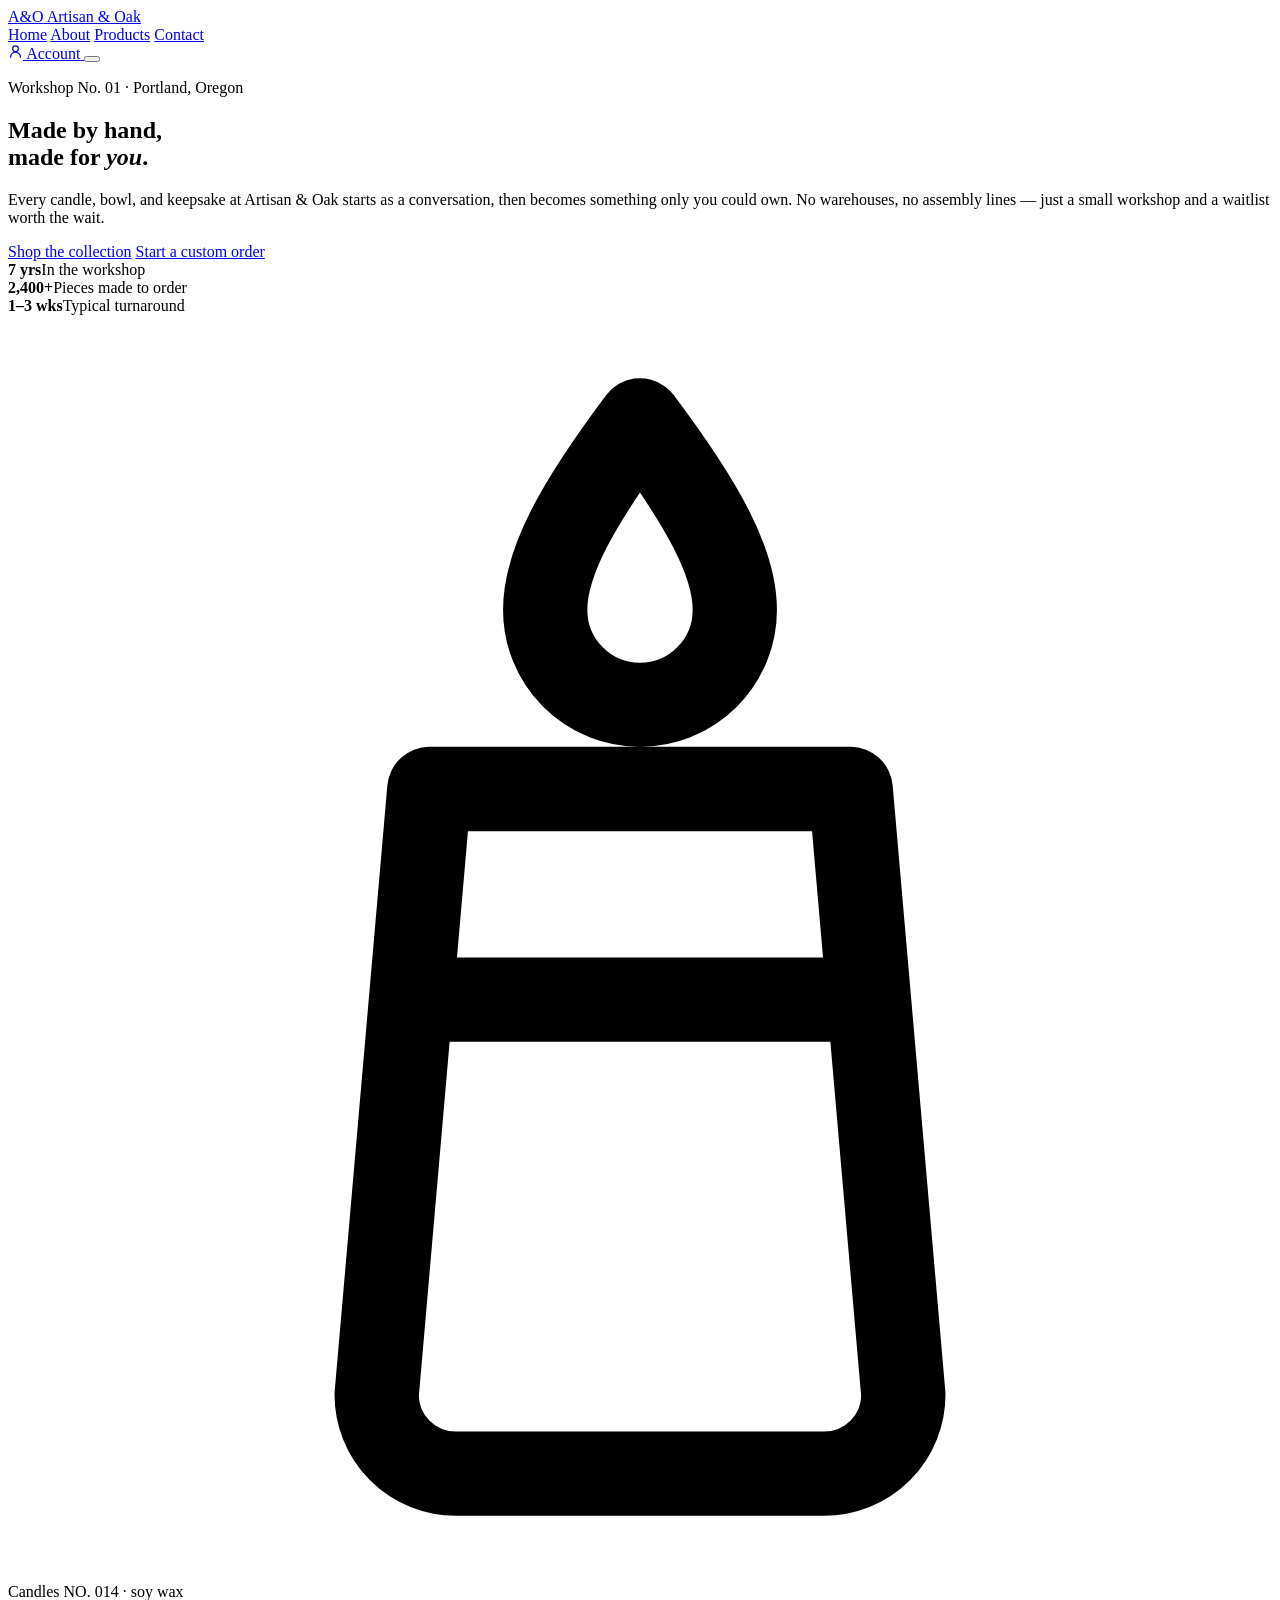
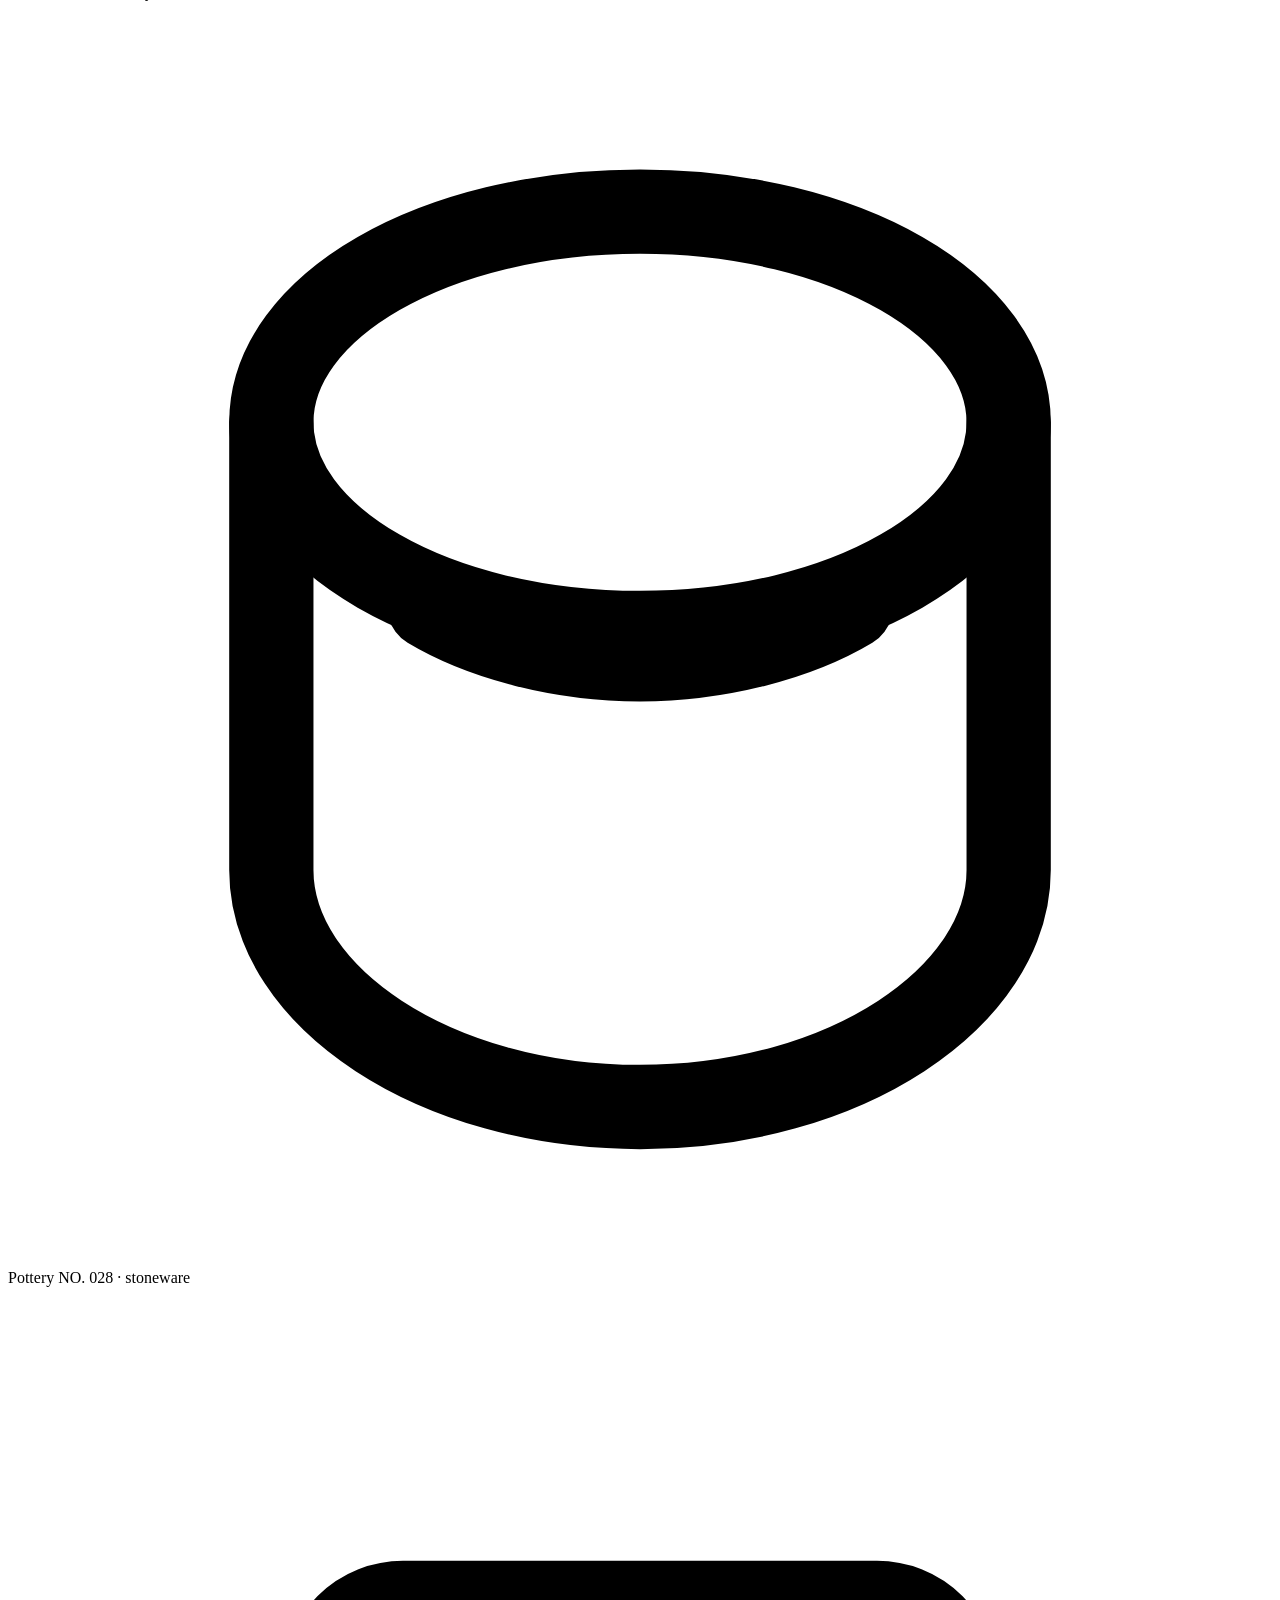
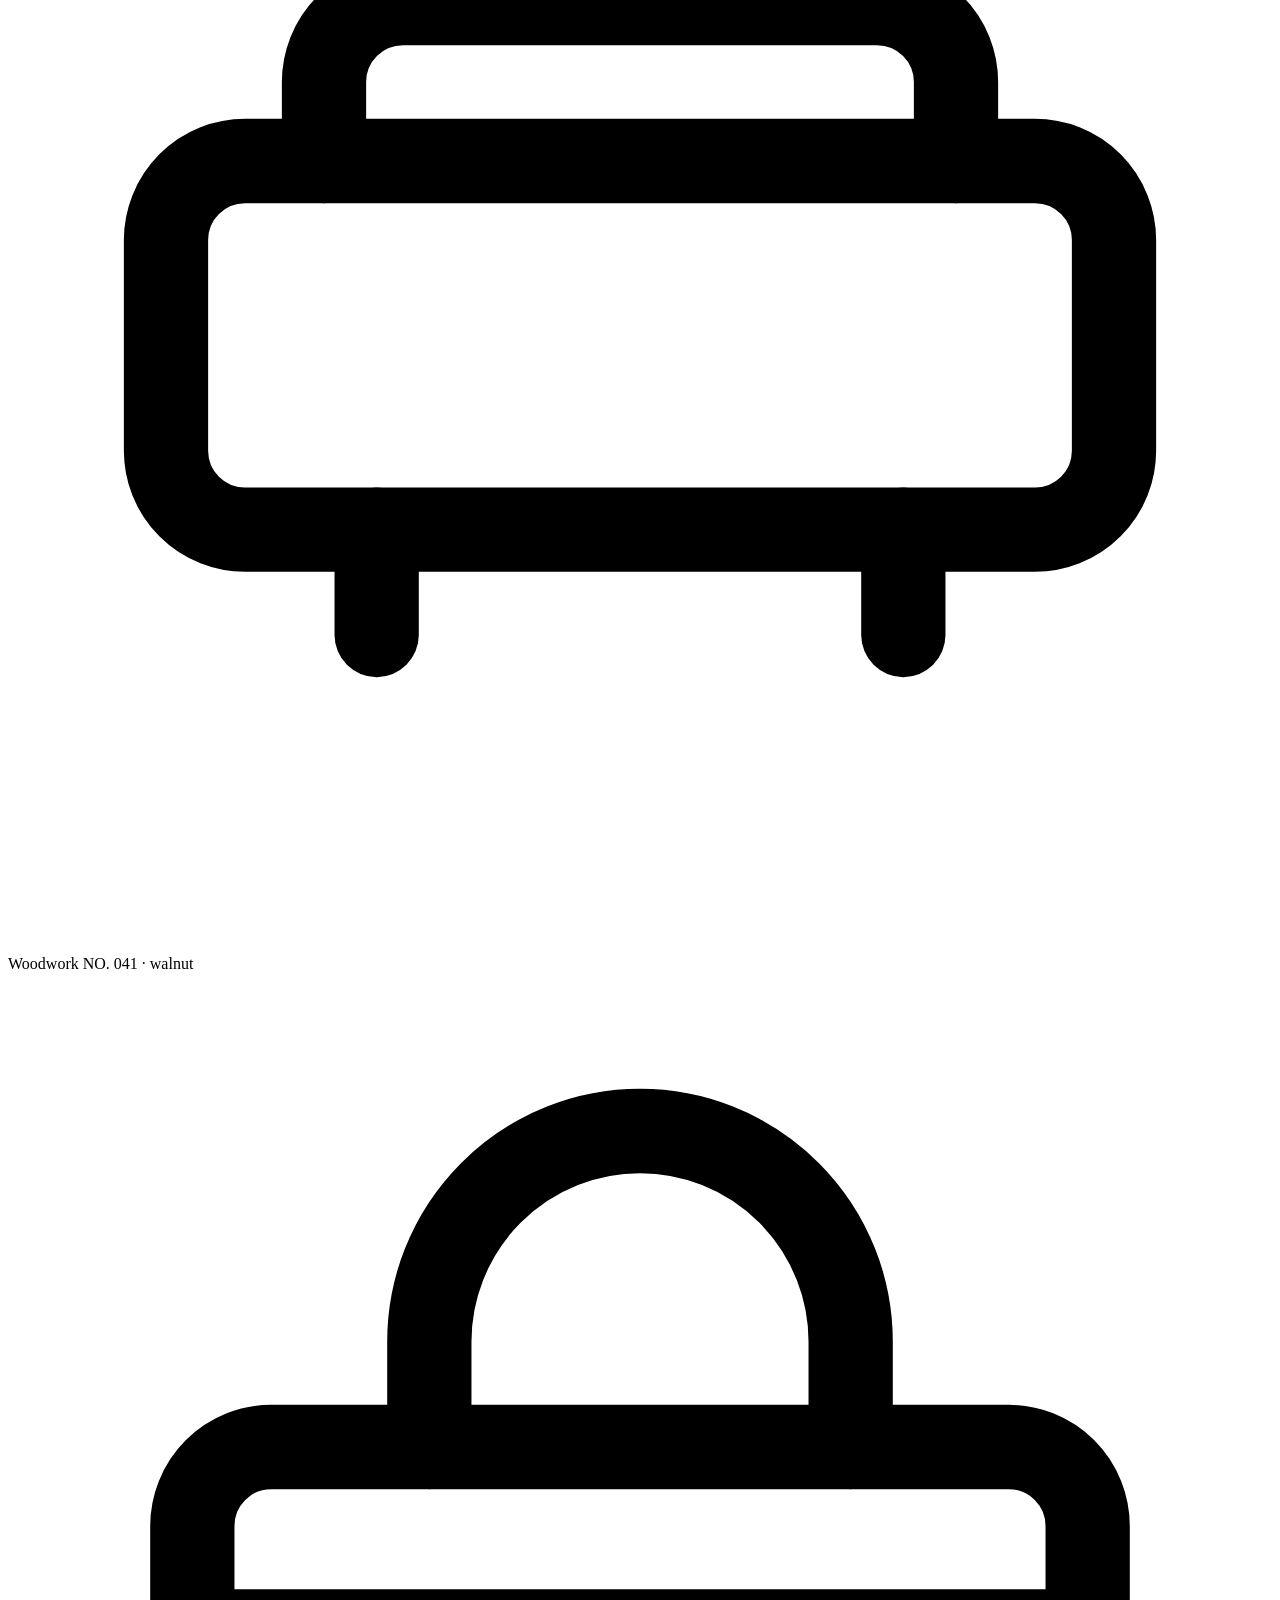
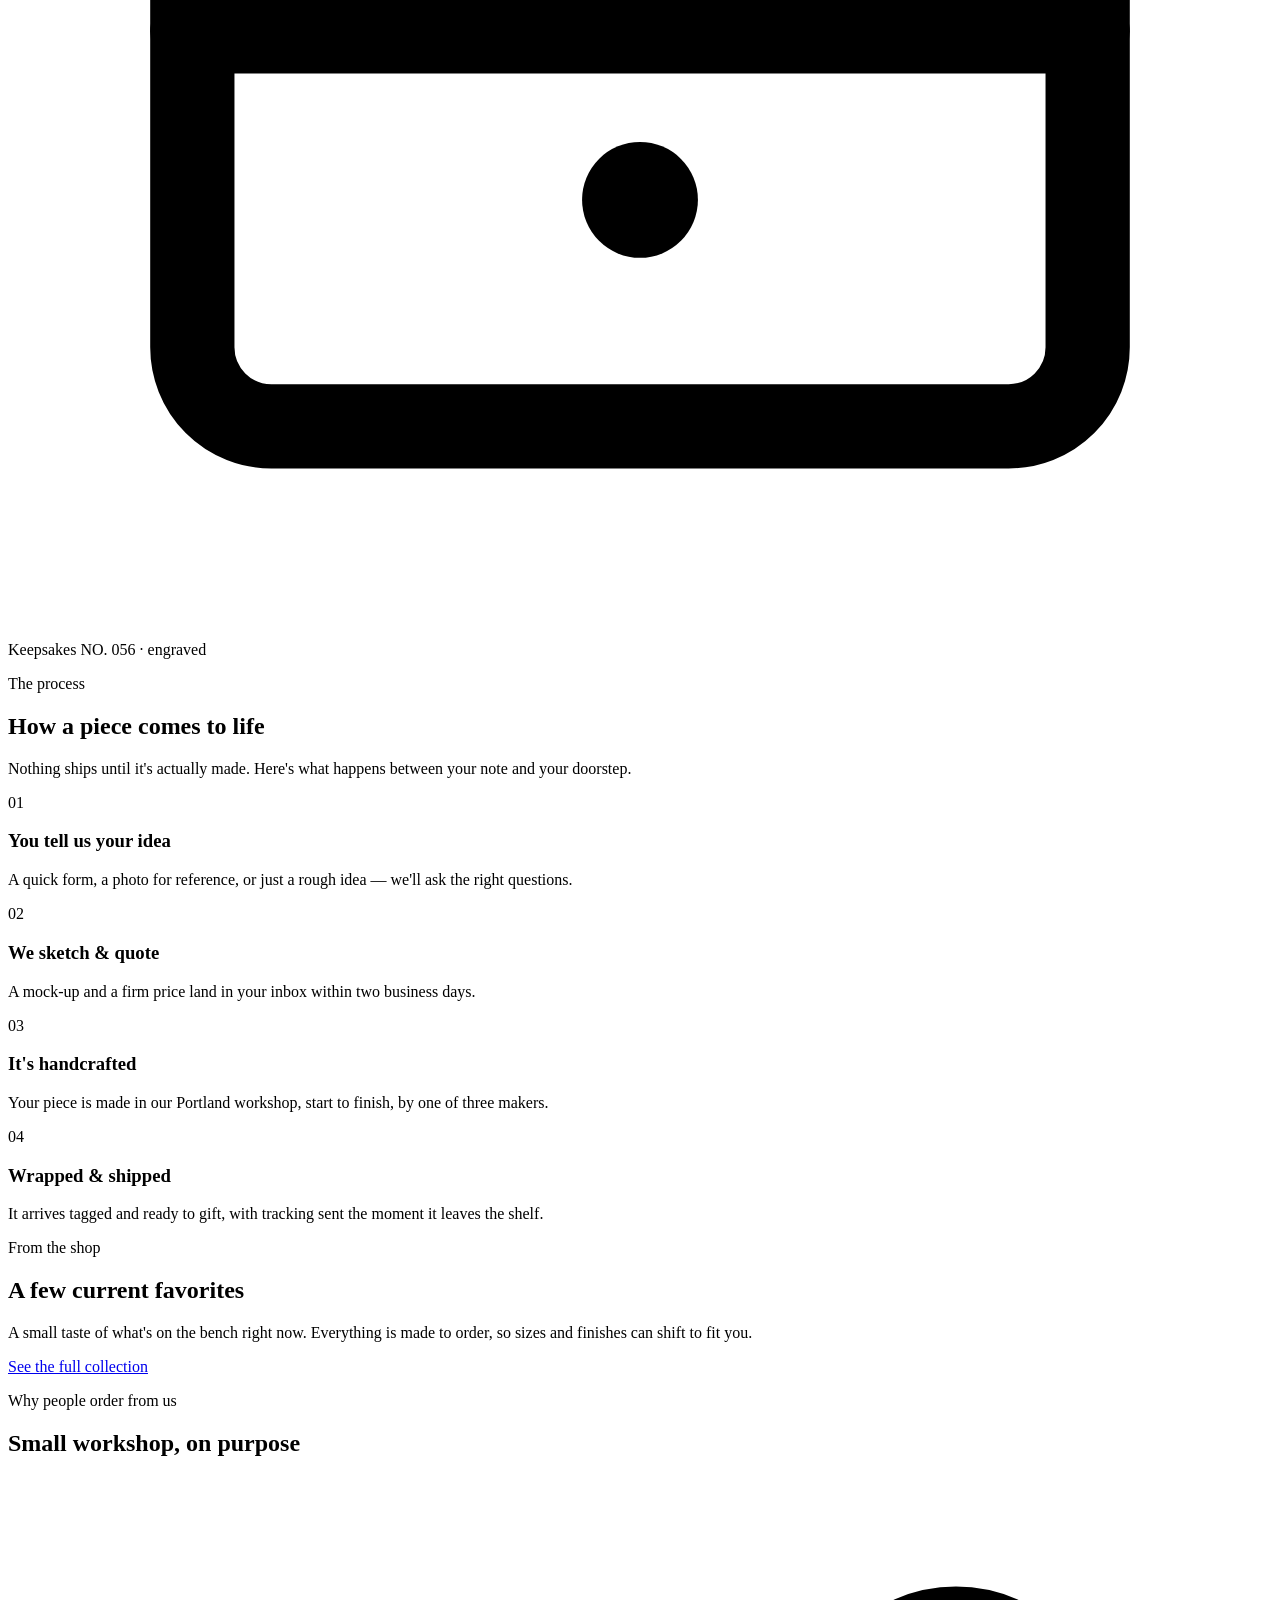
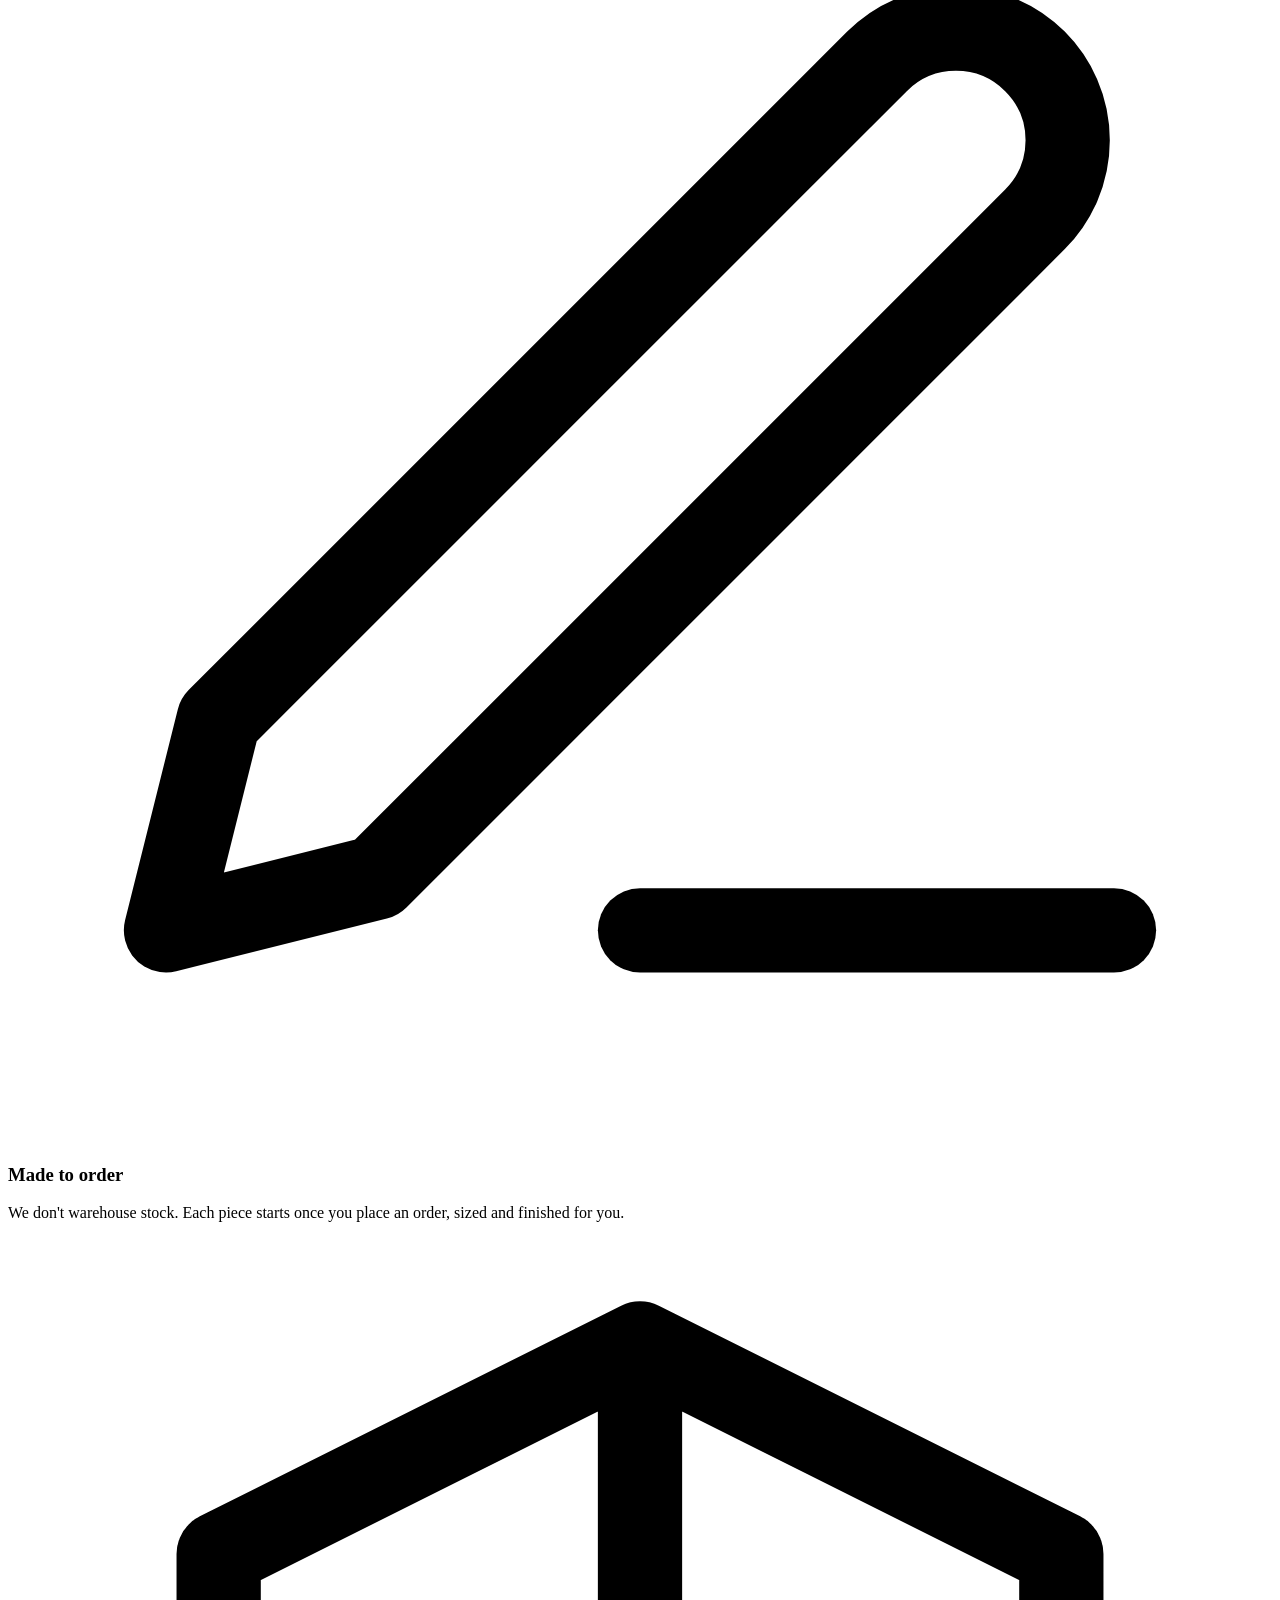
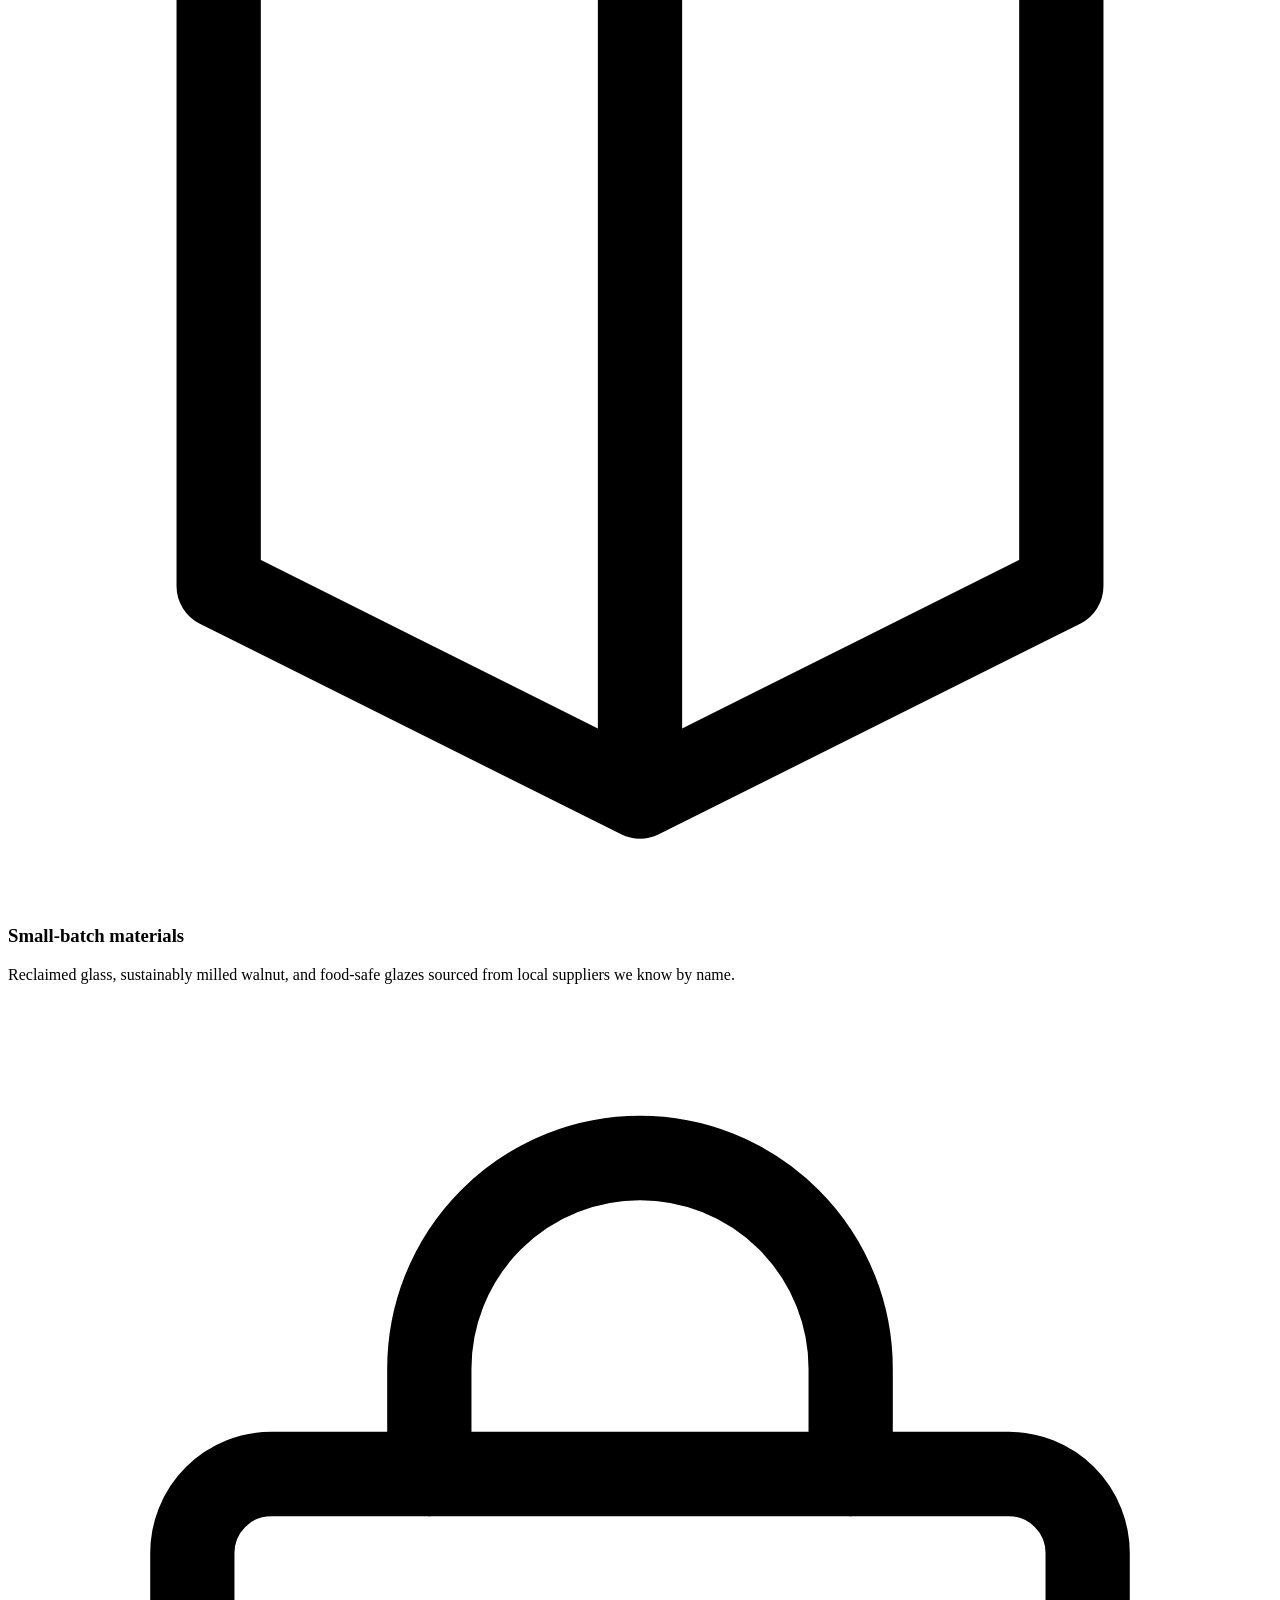
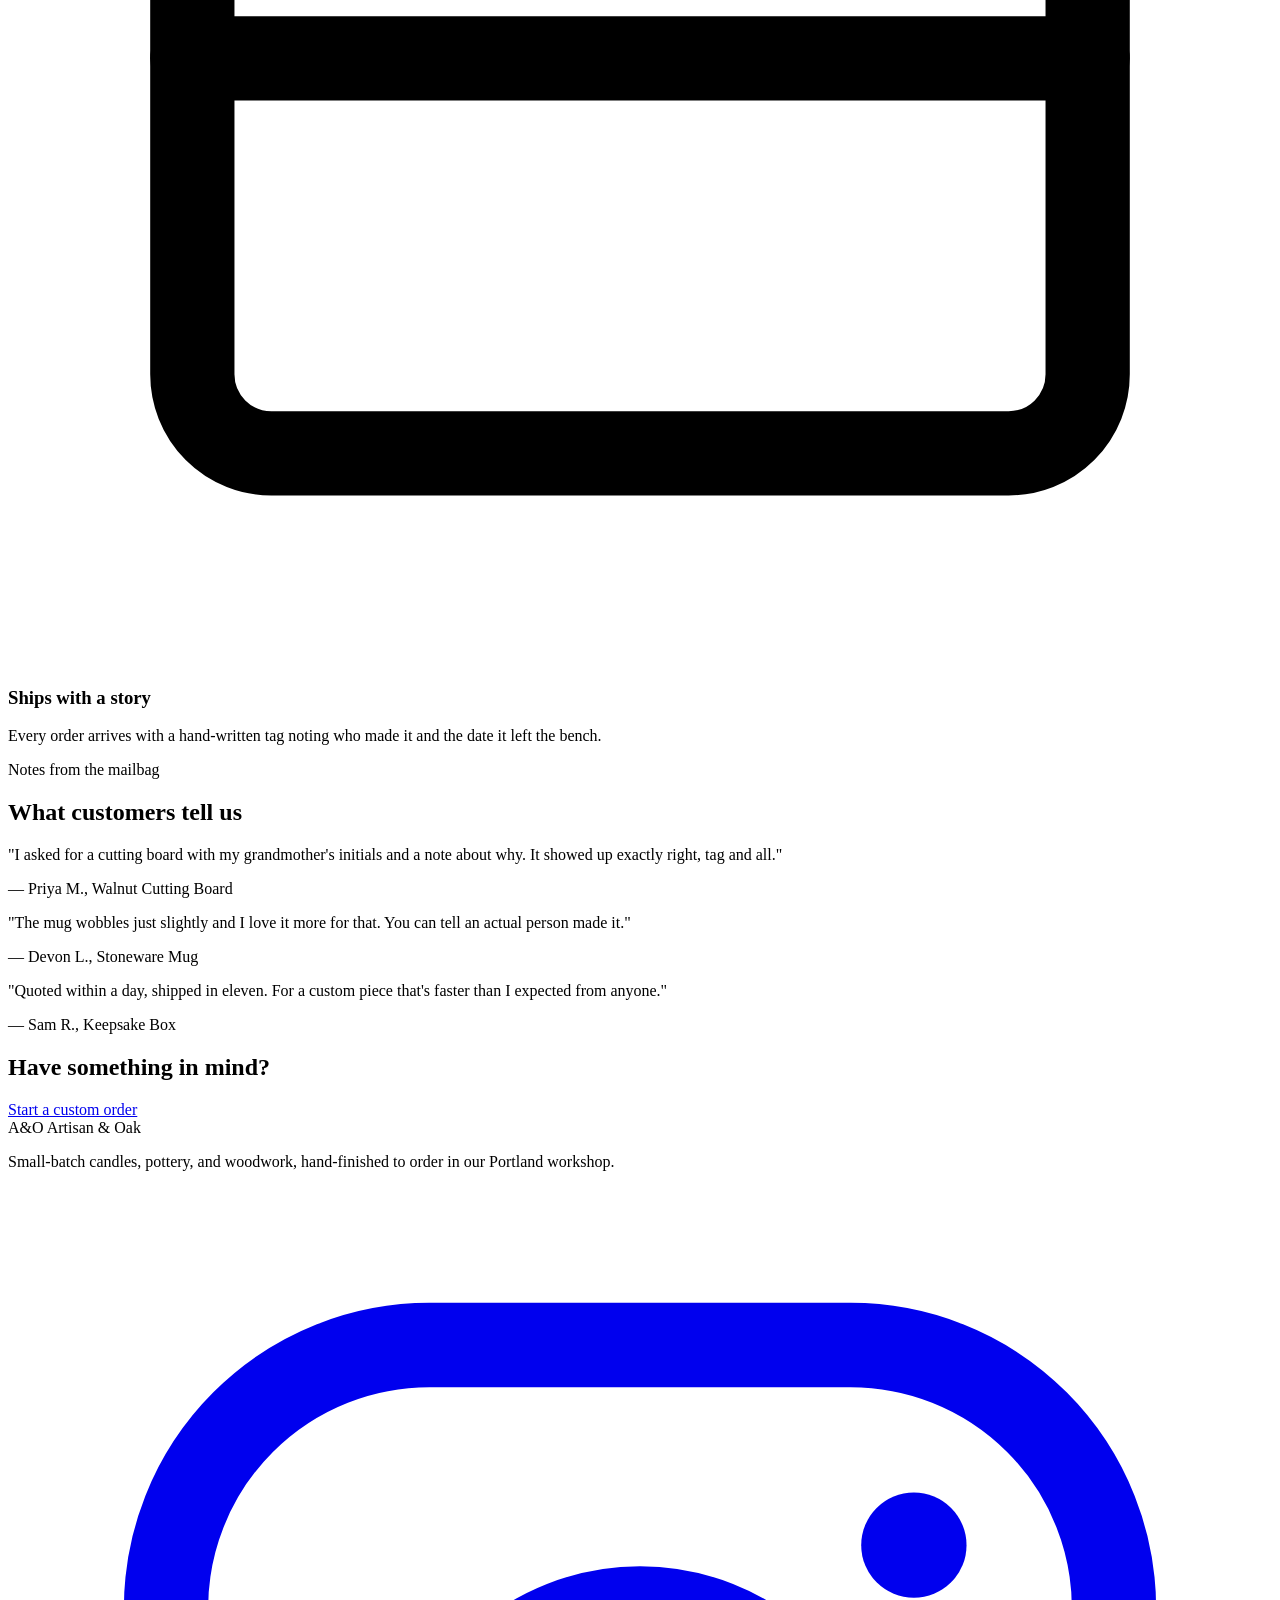
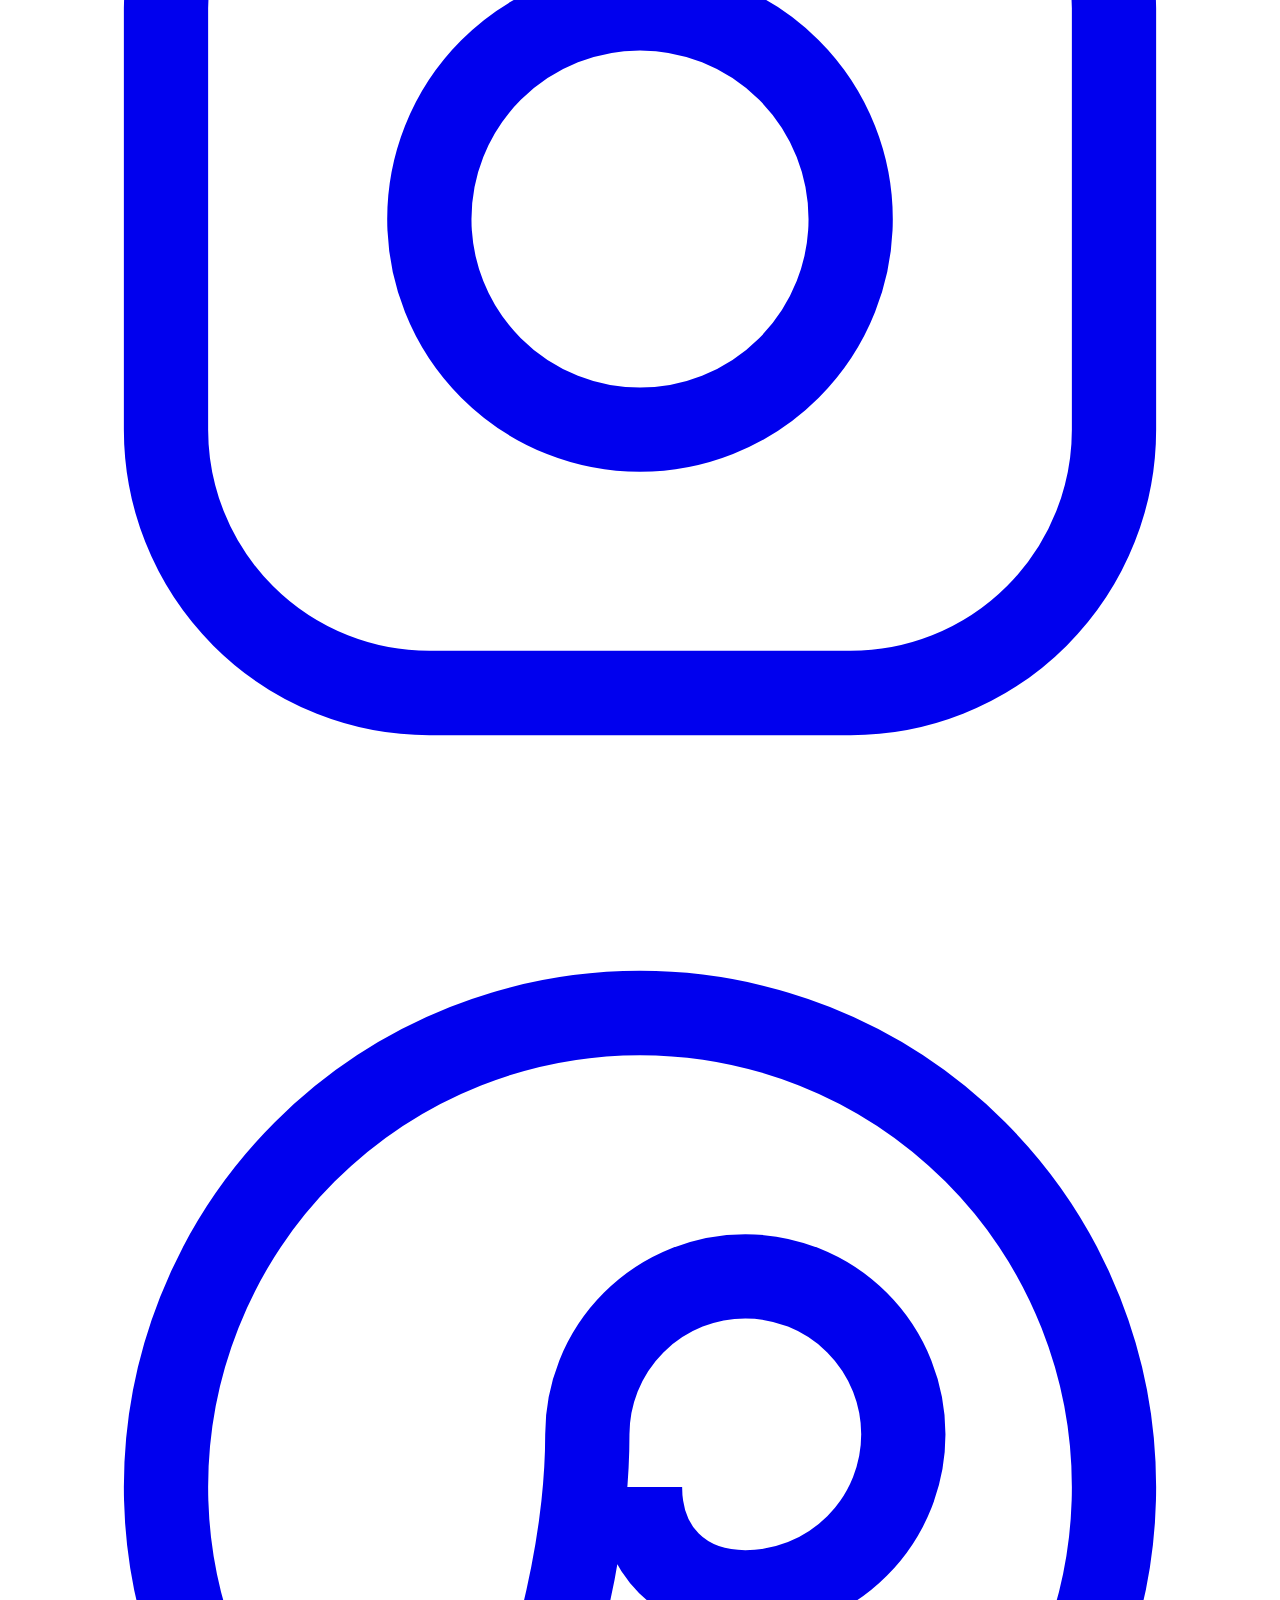
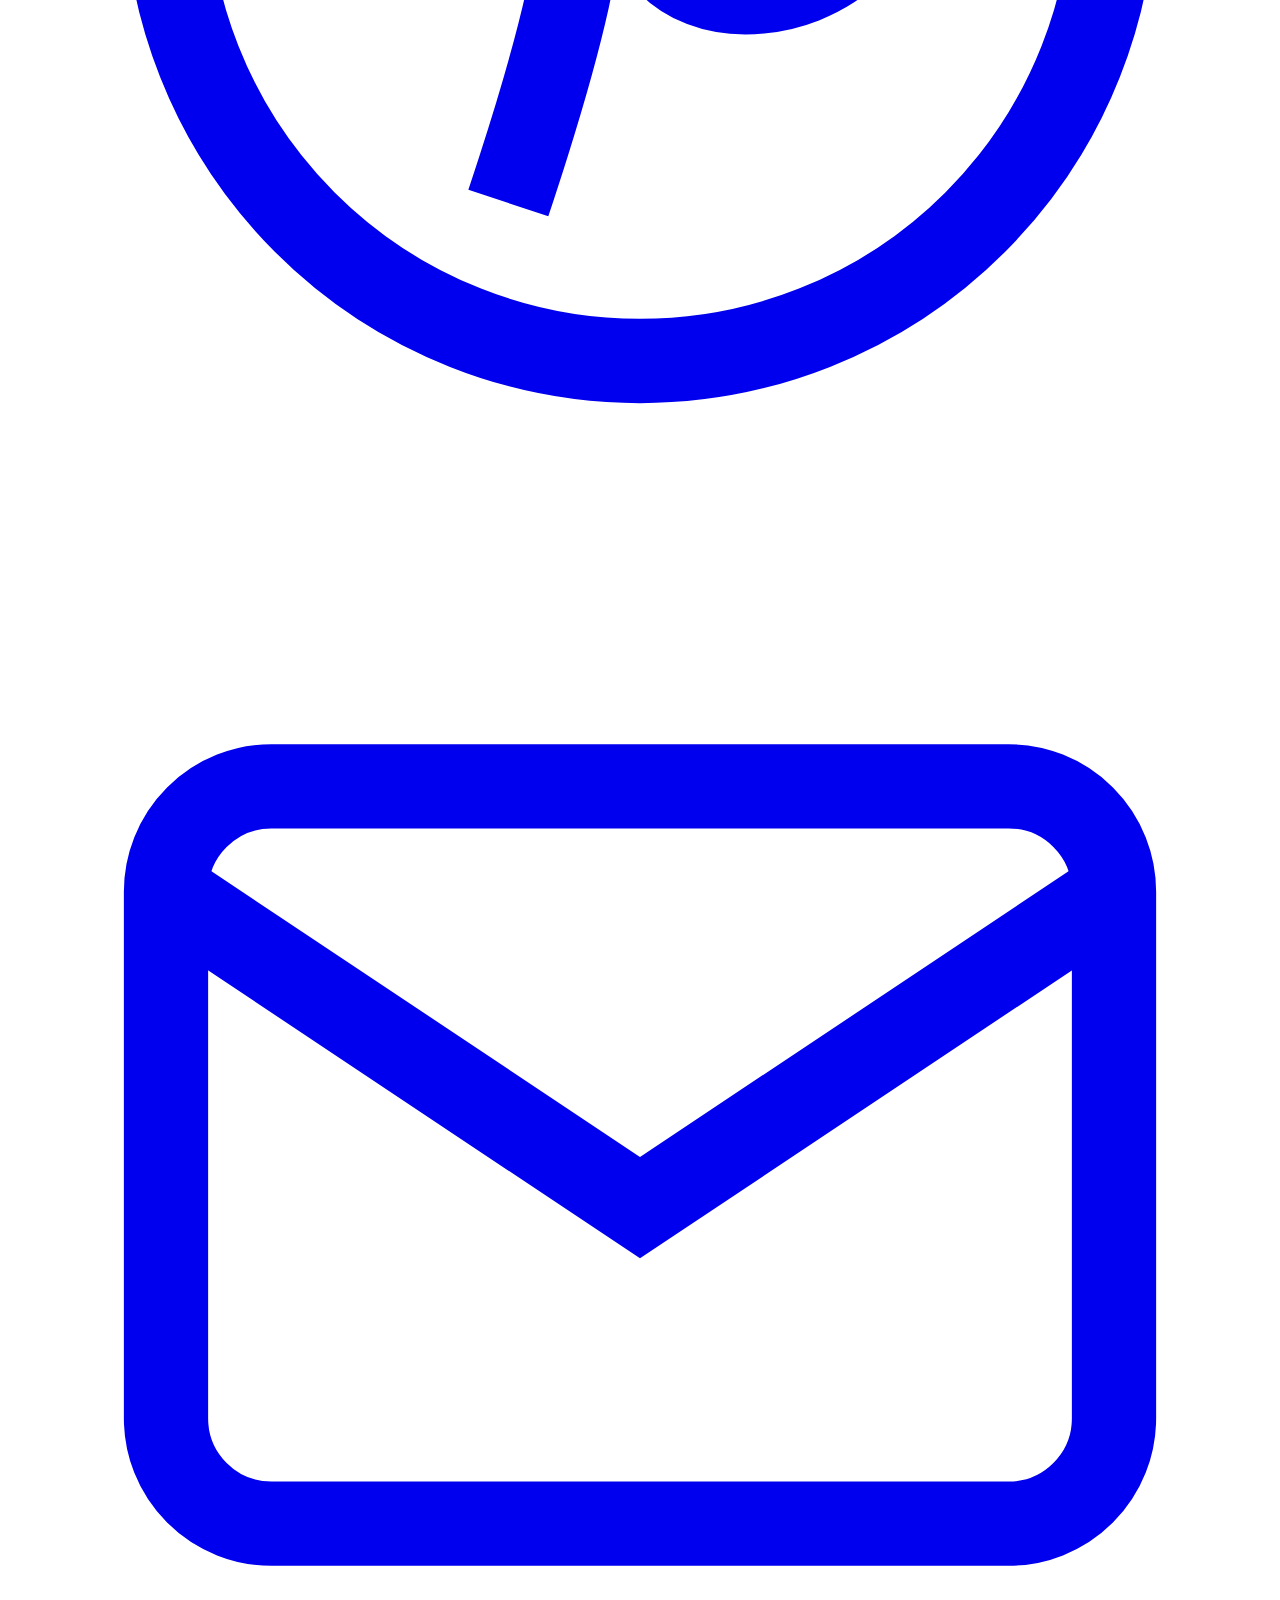
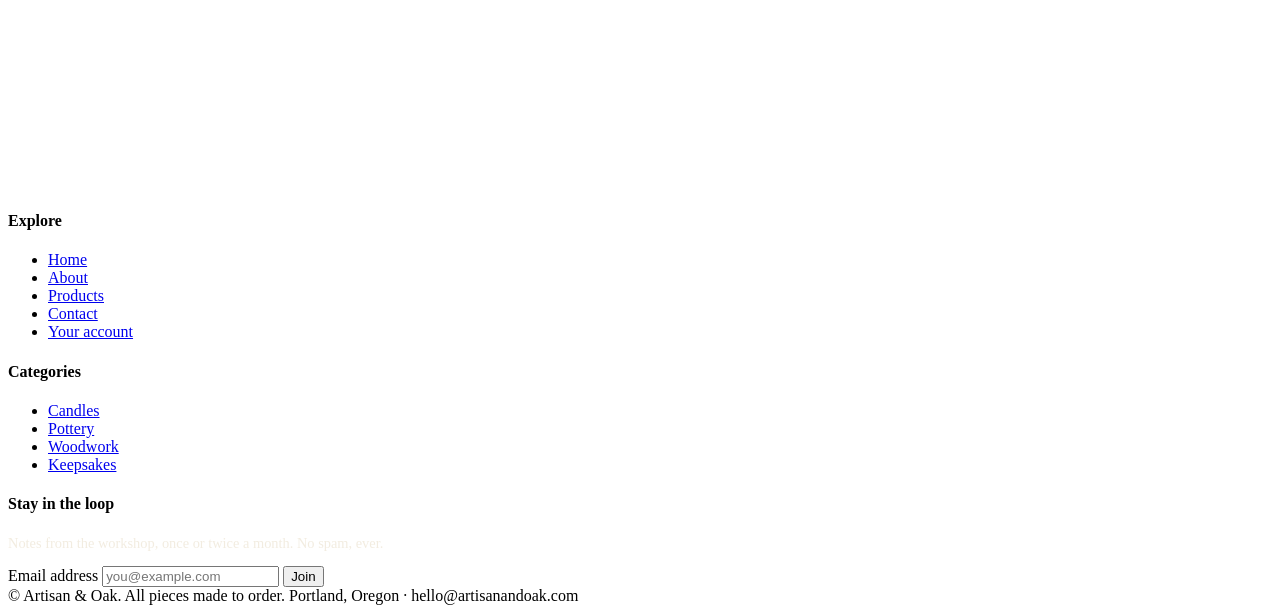
==== index.html @ ca804c63 "Add files via upload" ====
<!DOCTYPE html>
<html lang="en">
<head>
<meta charset="UTF-8">
<meta name="viewport" content="width=device-width, initial-scale=1.0">
<title>Artisan & Oak — Handmade candles, pottery & woodwork, made to order</title>
<meta name="description" content="Small-batch candles, pottery, and woodwork, hand-finished to order in our Portland workshop.">
<link rel="icon" href="data:image/svg+xml,<svg xmlns=%22http://www.w3.org/2000/svg%22 viewBox=%220 0 100 100%22><circle cx=%2250%22 cy=%2250%22 r=%2248%22 fill=%22%232E2117%22/><text x=%2250%22 y=%2263%22 font-size=%2238%22 text-anchor=%22middle%22 fill=%22%23EDE6D6%22 font-family=%22Georgia,serif%22>A%26O</text></svg>">
<link rel="stylesheet" href="css/style.css">
</head>
<body>

<header class="site-header">
  <div class="container">
    <a href="index.html" class="brand">
      <span class="brand-mark">A&amp;O</span>
      Artisan &amp; Oak
    </a>
    <nav class="nav-links" id="nav-links">
      <a href="index.html">Home</a>
      <a href="about.html">About</a>
      <a href="products.html">Products</a>
      <a href="contact.html">Contact</a>
    </nav>
    <div class="nav-actions">
      <a href="account.html" class="btn btn-outline btn-sm">
        <svg width="15" height="15" viewBox="0 0 24 24" fill="none" stroke="currentColor" stroke-width="2" stroke-linecap="round" stroke-linejoin="round"><path d="M20 21a8 8 0 0 0-16 0"/><circle cx="12" cy="7.5" r="4.5"/></svg>
        <span data-account-link>Account</span>
      </a>
      <button class="nav-toggle" aria-label="Toggle menu" aria-expanded="false" aria-controls="nav-links"><span></span></button>
    </div>
  </div>
</header>

<main>

  <!-- HERO -->
  <section class="hero">
    <div class="container">
      <div>
        <p class="eyebrow">Workshop No. 01 &middot; Portland, Oregon</p>
        <h1>Made by hand,<br>made for <em>you</em>.</h1>
        <p class="hero-sub">Every candle, bowl, and keepsake at Artisan &amp; Oak starts as a conversation, then becomes something only you could own. No warehouses, no assembly lines &mdash; just a small workshop and a waitlist worth the wait.</p>
        <div class="hero-actions">
          <a href="products.html" class="btn btn-primary">Shop the collection</a>
          <a href="contact.html" class="btn btn-outline">Start a custom order</a>
        </div>
        <div class="hero-stats">
          <div><strong>7 yrs</strong><span>In the workshop</span></div>
          <div><strong>2,400+</strong><span>Pieces made to order</span></div>
          <div><strong>1&ndash;3 wks</strong><span>Typical turnaround</span></div>
        </div>
      </div>

      <div class="tag-cluster" aria-hidden="true">
        <div class="hang-tag t1">
          <svg viewBox="0 0 24 24" fill="none" stroke="currentColor" stroke-width="1.6" stroke-linecap="round" stroke-linejoin="round"><path d="M12 2c1.2 1.6 1.8 2.7 1.8 3.6a1.8 1.8 0 1 1-3.6 0C10.2 4.7 10.8 3.6 12 2Z"/><path d="M8 9h8l1 11.5a1.5 1.5 0 0 1-1.5 1.5h-7A1.5 1.5 0 0 1 7 20.5Z"/><path d="M8 13h8"/></svg>
          <span class="tag-label">Candles</span>
          <span class="tag-note">NO. 014 &middot; soy wax</span>
        </div>
        <div class="hang-tag t2">
          <svg viewBox="0 0 24 24" fill="none" stroke="currentColor" stroke-width="1.6" stroke-linecap="round" stroke-linejoin="round"><path d="M5 8c0-2.2 3.1-4 7-4s7 1.8 7 4-3.1 4-7 4-7-1.8-7-4Z"/><path d="M5 8v8.5C5 18.9 8.1 21 12 21s7-2.1 7-4.5V8"/><path d="M8 11.5c1 .6 2.5 1 4 1s3-.4 4-1"/></svg>
          <span class="tag-label">Pottery</span>
          <span class="tag-note">NO. 028 &middot; stoneware</span>
        </div>
        <div class="hang-tag t3">
          <svg viewBox="0 0 24 24" fill="none" stroke="currentColor" stroke-width="1.6" stroke-linecap="round" stroke-linejoin="round"><rect x="3" y="9" width="18" height="7" rx="1.5"/><path d="M6 9V7.5A1.5 1.5 0 0 1 7.5 6h9A1.5 1.5 0 0 1 18 7.5V9"/><path d="M7 16v2M17 16v2"/></svg>
          <span class="tag-label">Woodwork</span>
          <span class="tag-note">NO. 041 &middot; walnut</span>
        </div>
        <div class="hang-tag t4">
          <svg viewBox="0 0 24 24" fill="none" stroke="currentColor" stroke-width="1.6" stroke-linecap="round" stroke-linejoin="round"><rect x="3.5" y="9" width="17" height="11" rx="1.5"/><path d="M3.5 12.5h17"/><path d="M8 9V7a4 4 0 0 1 8 0v2"/><circle cx="12" cy="15.7" r="1.1" fill="currentColor" stroke="none"/></svg>
          <span class="tag-label">Keepsakes</span>
          <span class="tag-note">NO. 056 &middot; engraved</span>
        </div>
      </div>
    </div>
  </section>

  <!-- PROCESS -->
  <section class="section section--dark">
    <div class="container">
      <div class="section-head reveal">
        <p class="eyebrow" style="color:var(--brass)">The process</p>
        <h2>How a piece comes to life</h2>
        <p>Nothing ships until it's actually made. Here's what happens between your note and your doorstep.</p>
      </div>
      <div class="process-grid">
        <div class="process-step reveal">
          <span class="num">01</span>
          <h3>You tell us your idea</h3>
          <p>A quick form, a photo for reference, or just a rough idea &mdash; we'll ask the right questions.</p>
        </div>
        <div class="process-step reveal">
          <span class="num">02</span>
          <h3>We sketch &amp; quote</h3>
          <p>A mock-up and a firm price land in your inbox within two business days.</p>
        </div>
        <div class="process-step reveal">
          <span class="num">03</span>
          <h3>It's handcrafted</h3>
          <p>Your piece is made in our Portland workshop, start to finish, by one of three makers.</p>
        </div>
        <div class="process-step reveal">
          <span class="num">04</span>
          <h3>Wrapped &amp; shipped</h3>
          <p>It arrives tagged and ready to gift, with tracking sent the moment it leaves the shelf.</p>
        </div>
      </div>
    </div>
  </section>

  <!-- FEATURED PRODUCTS -->
  <section class="section">
    <div class="container">
      <div class="section-head reveal">
        <p class="eyebrow">From the shop</p>
        <h2>A few current favorites</h2>
        <p>A small taste of what's on the bench right now. Everything is made to order, so sizes and finishes can shift to fit you.</p>
      </div>
      <div class="product-grid reveal" id="featured-products" data-product-grid data-limit="4"></div>
      <div class="text-center mt-24">
        <a href="products.html" class="btn btn-outline">See the full collection</a>
      </div>
    </div>
  </section>

  <!-- VALUES -->
  <section class="section section--tight" style="background:var(--linen-deep)">
    <div class="container">
      <div class="section-head reveal">
        <p class="eyebrow">Why people order from us</p>
        <h2>Small workshop, on purpose</h2>
      </div>
      <div class="value-grid">
        <div class="value-card reveal">
          <svg viewBox="0 0 24 24" fill="none" stroke="currentColor" stroke-width="1.6" stroke-linecap="round" stroke-linejoin="round"><path d="M12 20h9"/><path d="M16.5 3.5a2.1 2.1 0 0 1 3 3L7 19l-4 1 1-4Z"/></svg>
          <h3>Made to order</h3>
          <p>We don't warehouse stock. Each piece starts once you place an order, sized and finished for you.</p>
        </div>
        <div class="value-card reveal">
          <svg viewBox="0 0 24 24" fill="none" stroke="currentColor" stroke-width="1.6" stroke-linecap="round" stroke-linejoin="round"><path d="M12 2v20M4 6l8-4 8 4M4 6v12l8 4 8-4V6"/></svg>
          <h3>Small-batch materials</h3>
          <p>Reclaimed glass, sustainably milled walnut, and food-safe glazes sourced from local suppliers we know by name.</p>
        </div>
        <div class="value-card reveal">
          <svg viewBox="0 0 24 24" fill="none" stroke="currentColor" stroke-width="1.6" stroke-linecap="round" stroke-linejoin="round"><rect x="3.5" y="9" width="17" height="11" rx="1.5"/><path d="M3.5 12.5h17"/><path d="M8 9V7a4 4 0 0 1 8 0v2"/></svg>
          <h3>Ships with a story</h3>
          <p>Every order arrives with a hand-written tag noting who made it and the date it left the bench.</p>
        </div>
      </div>
    </div>
  </section>

  <!-- TESTIMONIALS -->
  <section class="section">
    <div class="container">
      <div class="section-head reveal">
        <p class="eyebrow">Notes from the mailbag</p>
        <h2>What customers tell us</h2>
      </div>
      <div class="note-grid">
        <div class="note-card reveal">
          <p>"I asked for a cutting board with my grandmother's initials and a note about why. It showed up exactly right, tag and all."</p>
          <span class="note-cite">&mdash; Priya M., Walnut Cutting Board</span>
        </div>
        <div class="note-card reveal">
          <p>"The mug wobbles just slightly and I love it more for that. You can tell an actual person made it."</p>
          <span class="note-cite">&mdash; Devon L., Stoneware Mug</span>
        </div>
        <div class="note-card reveal">
          <p>"Quoted within a day, shipped in eleven. For a custom piece that's faster than I expected from anyone."</p>
          <span class="note-cite">&mdash; Sam R., Keepsake Box</span>
        </div>
      </div>
    </div>
  </section>

  <!-- CTA -->
  <section class="section section--tight">
    <div class="container">
      <div class="cta-banner reveal">
        <h2>Have something in mind?</h2>
        <a href="contact.html" class="btn btn-outline">Start a custom order</a>
      </div>
    </div>
  </section>

</main>

<footer class="site-footer">
  <div class="container">
    <div class="footer-grid">
      <div>
        <div class="footer-brand"><span class="brand-mark">A&amp;O</span> Artisan &amp; Oak</div>
        <p class="footer-blurb">Small-batch candles, pottery, and woodwork, hand-finished to order in our Portland workshop.</p>
        <div class="social-row">
          <a href="#" aria-label="Instagram"><svg viewBox="0 0 24 24" fill="none" stroke="currentColor" stroke-width="1.6"><rect x="3" y="3" width="18" height="18" rx="5"/><circle cx="12" cy="12" r="4"/><circle cx="17.2" cy="6.8" r="1" fill="currentColor" stroke="none"/></svg></a>
          <a href="#" aria-label="Pinterest"><svg viewBox="0 0 24 24" fill="none" stroke="currentColor" stroke-width="1.6"><circle cx="12" cy="12" r="9"/><path d="M9.5 18c1-3 1.5-5 1.5-7a3 3 0 1 1 3 3c-1.2 0-2-.8-2-2"/></svg></a>
          <a href="mailto:hello@artisanandoak.com" aria-label="Email"><svg viewBox="0 0 24 24" fill="none" stroke="currentColor" stroke-width="1.6"><rect x="3" y="5" width="18" height="14" rx="2"/><path d="m3 7 9 6 9-6"/></svg></a>
        </div>
      </div>
      <div>
        <h4>Explore</h4>
        <ul>
          <li><a href="index.html">Home</a></li>
          <li><a href="about.html">About</a></li>
          <li><a href="products.html">Products</a></li>
          <li><a href="contact.html">Contact</a></li>
          <li><a href="account.html">Your account</a></li>
        </ul>
      </div>
      <div>
        <h4>Categories</h4>
        <ul>
          <li><a href="products.html">Candles</a></li>
          <li><a href="products.html">Pottery</a></li>
          <li><a href="products.html">Woodwork</a></li>
          <li><a href="products.html">Keepsakes</a></li>
        </ul>
      </div>
      <div>
        <h4>Stay in the loop</h4>
        <p style="font-size:0.9rem;color:rgba(237,230,214,0.75)">Notes from the workshop, once or twice a month. No spam, ever.</p>
        <form class="newsletter-row" data-newsletter-form>
          <label class="visually-hidden" for="newsletter-email">Email address</label>
          <input type="email" id="newsletter-email" placeholder="you@example.com" required>
          <button type="submit" class="btn btn-primary btn-sm">Join</button>
        </form>
      </div>
    </div>
    <div class="footer-bottom">
      <span>&copy; <span data-year></span> Artisan &amp; Oak. All pieces made to order.</span>
      <span>Portland, Oregon &middot; hello@artisanandoak.com</span>
    </div>
  </div>
</footer>

<script src="js/data.js"></script>
<script src="js/products.js"></script>
<script src="js/main.js"></script>
</body>
</html>
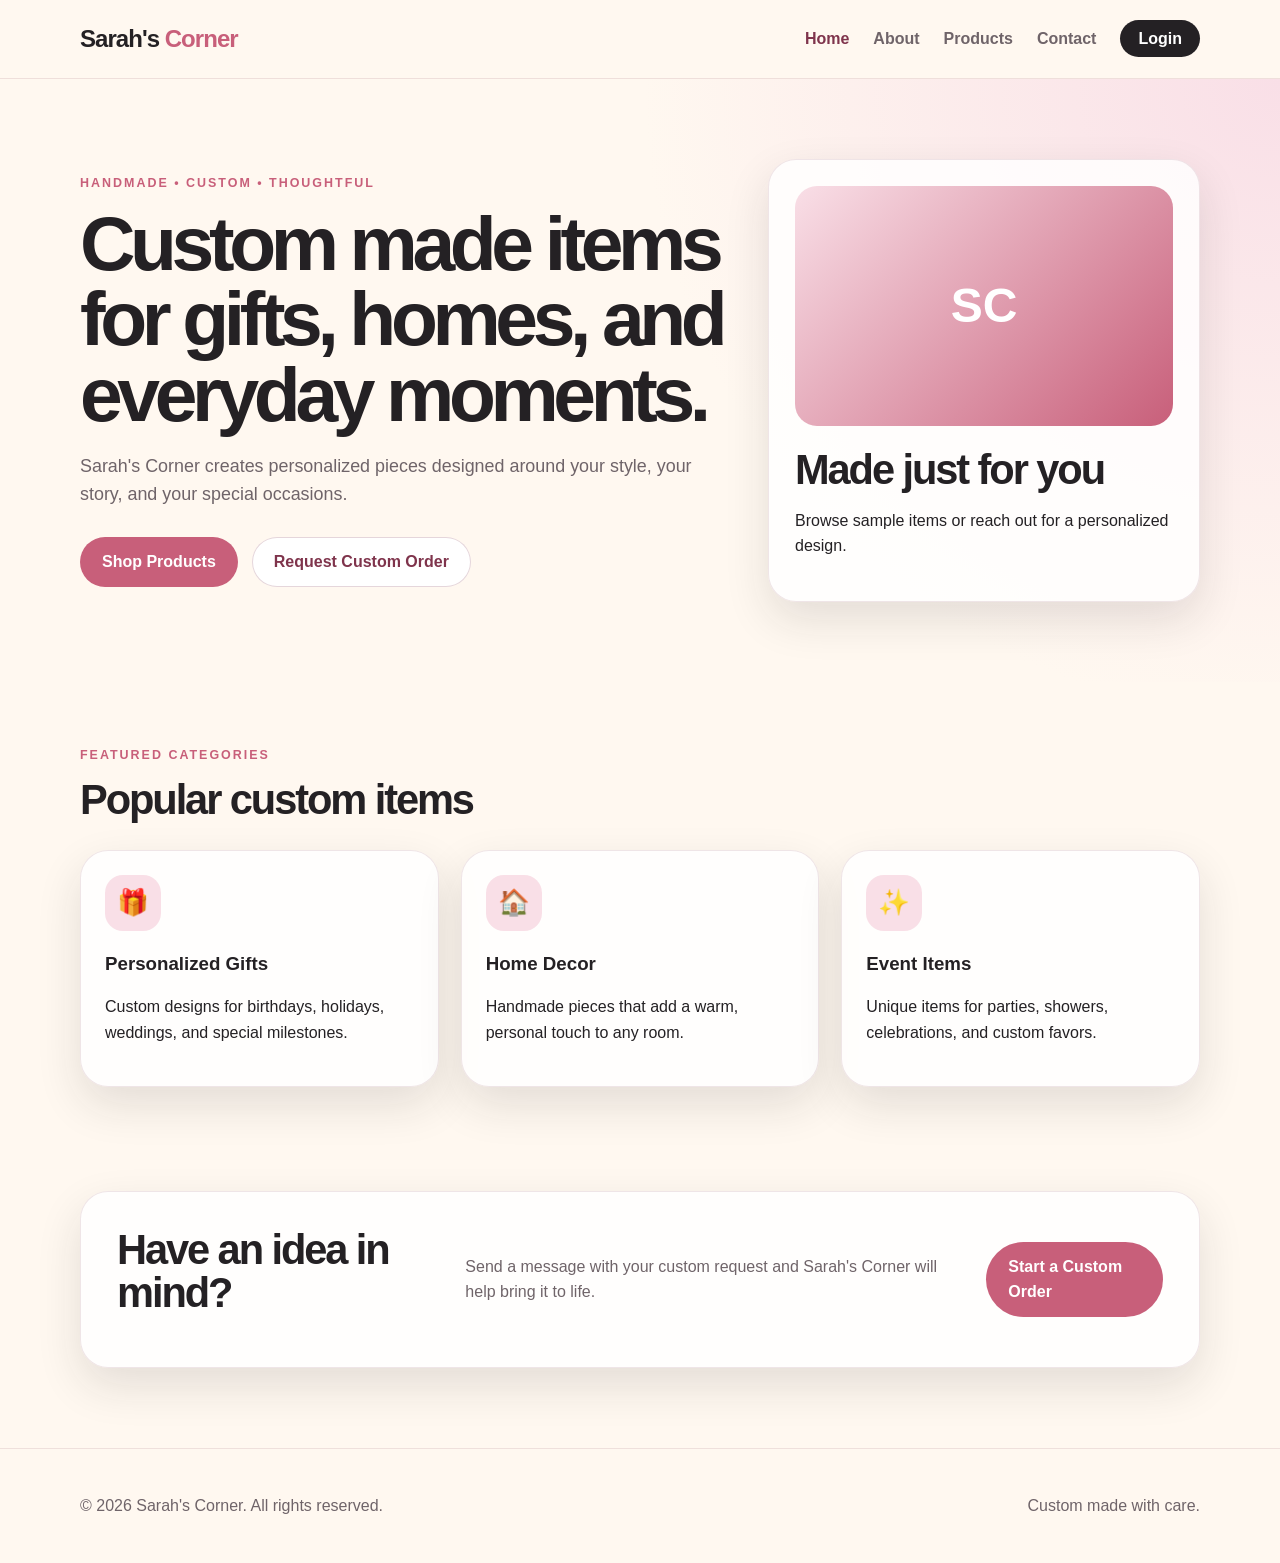
==== commit 46448ab7: "Add files via upload" ====
--- a/index.html
+++ b/index.html
@@ -1,243 +1,85 @@
 <!DOCTYPE html>
 <html lang="en">
 <head>
-<meta charset="UTF-8">
-<meta name="viewport" content="width=device-width, initial-scale=1.0">
-<title>Artisan & Oak — Handmade candles, pottery & woodwork, made to order</title>
-<meta name="description" content="Small-batch candles, pottery, and woodwork, hand-finished to order in our Portland workshop.">
-<link rel="icon" href="data:image/svg+xml,<svg xmlns=%22http://www.w3.org/2000/svg%22 viewBox=%220 0 100 100%22><circle cx=%2250%22 cy=%2250%22 r=%2248%22 fill=%22%232E2117%22/><text x=%2250%22 y=%2263%22 font-size=%2238%22 text-anchor=%22middle%22 fill=%22%23EDE6D6%22 font-family=%22Georgia,serif%22>A%26O</text></svg>">
-<link rel="stylesheet" href="css/style.css">
+  <meta charset="UTF-8" />
+  <meta name="viewport" content="width=device-width, initial-scale=1.0" />
+  <title>Sarah's Corner | Custom Made Items</title>
+  <link rel="stylesheet" href="styles.css" />
+  <script defer src="script.js"></script>
 </head>
 <body>
+  <header class="site-header">
+    <nav class="navbar container">
+      <a class="logo" href="index.html">Sarah's <span>Corner</span></a>
+      <button class="nav-toggle" aria-label="Toggle navigation">☰</button>
+      <ul class="nav-links">
+        <li><a class="active" href="index.html">Home</a></li>
+        <li><a href="about.html">About</a></li>
+        <li><a href="products.html">Products</a></li>
+        <li><a href="contact.html">Contact</a></li>
+        <li><a class="login-link" href="login.html">Login</a></li>
+      </ul>
+    </nav>
+  </header>
 
-<header class="site-header">
-  <div class="container">
-    <a href="index.html" class="brand">
-      <span class="brand-mark">A&amp;O</span>
-      Artisan &amp; Oak
-    </a>
-    <nav class="nav-links" id="nav-links">
-      <a href="index.html">Home</a>
-      <a href="about.html">About</a>
-      <a href="products.html">Products</a>
-      <a href="contact.html">Contact</a>
-    </nav>
-    <div class="nav-actions">
-      <a href="account.html" class="btn btn-outline btn-sm">
-        <svg width="15" height="15" viewBox="0 0 24 24" fill="none" stroke="currentColor" stroke-width="2" stroke-linecap="round" stroke-linejoin="round"><path d="M20 21a8 8 0 0 0-16 0"/><circle cx="12" cy="7.5" r="4.5"/></svg>
-        <span data-account-link>Account</span>
-      </a>
-      <button class="nav-toggle" aria-label="Toggle menu" aria-expanded="false" aria-controls="nav-links"><span></span></button>
-    </div>
-  </div>
-</header>
-
-<main>
-
-  <!-- HERO -->
-  <section class="hero">
-    <div class="container">
-      <div>
-        <p class="eyebrow">Workshop No. 01 &middot; Portland, Oregon</p>
-        <h1>Made by hand,<br>made for <em>you</em>.</h1>
-        <p class="hero-sub">Every candle, bowl, and keepsake at Artisan &amp; Oak starts as a conversation, then becomes something only you could own. No warehouses, no assembly lines &mdash; just a small workshop and a waitlist worth the wait.</p>
-        <div class="hero-actions">
-          <a href="products.html" class="btn btn-primary">Shop the collection</a>
-          <a href="contact.html" class="btn btn-outline">Start a custom order</a>
+  <main>
+    <section class="hero">
+      <div class="container hero-grid">
+        <div>
+          <p class="eyebrow">Handmade • Custom • Thoughtful</p>
+          <h1>Custom made items for gifts, homes, and everyday moments.</h1>
+          <p class="hero-text">Sarah's Corner creates personalized pieces designed around your style, your story, and your special occasions.</p>
+          <div class="hero-actions">
+            <a class="btn primary" href="products.html">Shop Products</a>
+            <a class="btn secondary" href="contact.html">Request Custom Order</a>
+          </div>
         </div>
-        <div class="hero-stats">
-          <div><strong>7 yrs</strong><span>In the workshop</span></div>
-          <div><strong>2,400+</strong><span>Pieces made to order</span></div>
-          <div><strong>1&ndash;3 wks</strong><span>Typical turnaround</span></div>
+        <div class="hero-card">
+          <div class="mock-product large">SC</div>
+          <h2>Made just for you</h2>
+          <p>Browse sample items or reach out for a personalized design.</p>
         </div>
       </div>
+    </section>
 
-      <div class="tag-cluster" aria-hidden="true">
-        <div class="hang-tag t1">
-          <svg viewBox="0 0 24 24" fill="none" stroke="currentColor" stroke-width="1.6" stroke-linecap="round" stroke-linejoin="round"><path d="M12 2c1.2 1.6 1.8 2.7 1.8 3.6a1.8 1.8 0 1 1-3.6 0C10.2 4.7 10.8 3.6 12 2Z"/><path d="M8 9h8l1 11.5a1.5 1.5 0 0 1-1.5 1.5h-7A1.5 1.5 0 0 1 7 20.5Z"/><path d="M8 13h8"/></svg>
-          <span class="tag-label">Candles</span>
-          <span class="tag-note">NO. 014 &middot; soy wax</span>
-        </div>
-        <div class="hang-tag t2">
-          <svg viewBox="0 0 24 24" fill="none" stroke="currentColor" stroke-width="1.6" stroke-linecap="round" stroke-linejoin="round"><path d="M5 8c0-2.2 3.1-4 7-4s7 1.8 7 4-3.1 4-7 4-7-1.8-7-4Z"/><path d="M5 8v8.5C5 18.9 8.1 21 12 21s7-2.1 7-4.5V8"/><path d="M8 11.5c1 .6 2.5 1 4 1s3-.4 4-1"/></svg>
-          <span class="tag-label">Pottery</span>
-          <span class="tag-note">NO. 028 &middot; stoneware</span>
-        </div>
-        <div class="hang-tag t3">
-          <svg viewBox="0 0 24 24" fill="none" stroke="currentColor" stroke-width="1.6" stroke-linecap="round" stroke-linejoin="round"><rect x="3" y="9" width="18" height="7" rx="1.5"/><path d="M6 9V7.5A1.5 1.5 0 0 1 7.5 6h9A1.5 1.5 0 0 1 18 7.5V9"/><path d="M7 16v2M17 16v2"/></svg>
-          <span class="tag-label">Woodwork</span>
-          <span class="tag-note">NO. 041 &middot; walnut</span>
-        </div>
-        <div class="hang-tag t4">
-          <svg viewBox="0 0 24 24" fill="none" stroke="currentColor" stroke-width="1.6" stroke-linecap="round" stroke-linejoin="round"><rect x="3.5" y="9" width="17" height="11" rx="1.5"/><path d="M3.5 12.5h17"/><path d="M8 9V7a4 4 0 0 1 8 0v2"/><circle cx="12" cy="15.7" r="1.1" fill="currentColor" stroke="none"/></svg>
-          <span class="tag-label">Keepsakes</span>
-          <span class="tag-note">NO. 056 &middot; engraved</span>
-        </div>
+    <section class="section container">
+      <div class="section-heading">
+        <p class="eyebrow">Featured categories</p>
+        <h2>Popular custom items</h2>
       </div>
+      <div class="card-grid">
+        <article class="feature-card">
+          <div class="icon-box">🎁</div>
+          <h3>Personalized Gifts</h3>
+          <p>Custom designs for birthdays, holidays, weddings, and special milestones.</p>
+        </article>
+        <article class="feature-card">
+          <div class="icon-box">🏠</div>
+          <h3>Home Decor</h3>
+          <p>Handmade pieces that add a warm, personal touch to any room.</p>
+        </article>
+        <article class="feature-card">
+          <div class="icon-box">✨</div>
+          <h3>Event Items</h3>
+          <p>Unique items for parties, showers, celebrations, and custom favors.</p>
+        </article>
+      </div>
+    </section>
+
+    <section class="cta-section">
+      <div class="container cta-card">
+        <h2>Have an idea in mind?</h2>
+        <p>Send a message with your custom request and Sarah's Corner will help bring it to life.</p>
+        <a class="btn primary" href="contact.html">Start a Custom Order</a>
+      </div>
+    </section>
+  </main>
+
+  <footer class="site-footer">
+    <div class="container footer-grid">
+      <p>© <span id="year"></span> Sarah's Corner. All rights reserved.</p>
+      <p>Custom made with care.</p>
     </div>
-  </section>
-
-  <!-- PROCESS -->
-  <section class="section section--dark">
-    <div class="container">
-      <div class="section-head reveal">
-        <p class="eyebrow" style="color:var(--brass)">The process</p>
-        <h2>How a piece comes to life</h2>
-        <p>Nothing ships until it's actually made. Here's what happens between your note and your doorstep.</p>
-      </div>
-      <div class="process-grid">
-        <div class="process-step reveal">
-          <span class="num">01</span>
-          <h3>You tell us your idea</h3>
-          <p>A quick form, a photo for reference, or just a rough idea &mdash; we'll ask the right questions.</p>
-        </div>
-        <div class="process-step reveal">
-          <span class="num">02</span>
-          <h3>We sketch &amp; quote</h3>
-          <p>A mock-up and a firm price land in your inbox within two business days.</p>
-        </div>
-        <div class="process-step reveal">
-          <span class="num">03</span>
-          <h3>It's handcrafted</h3>
-          <p>Your piece is made in our Portland workshop, start to finish, by one of three makers.</p>
-        </div>
-        <div class="process-step reveal">
-          <span class="num">04</span>
-          <h3>Wrapped &amp; shipped</h3>
-          <p>It arrives tagged and ready to gift, with tracking sent the moment it leaves the shelf.</p>
-        </div>
-      </div>
-    </div>
-  </section>
-
-  <!-- FEATURED PRODUCTS -->
-  <section class="section">
-    <div class="container">
-      <div class="section-head reveal">
-        <p class="eyebrow">From the shop</p>
-        <h2>A few current favorites</h2>
-        <p>A small taste of what's on the bench right now. Everything is made to order, so sizes and finishes can shift to fit you.</p>
-      </div>
-      <div class="product-grid reveal" id="featured-products" data-product-grid data-limit="4"></div>
-      <div class="text-center mt-24">
-        <a href="products.html" class="btn btn-outline">See the full collection</a>
-      </div>
-    </div>
-  </section>
-
-  <!-- VALUES -->
-  <section class="section section--tight" style="background:var(--linen-deep)">
-    <div class="container">
-      <div class="section-head reveal">
-        <p class="eyebrow">Why people order from us</p>
-        <h2>Small workshop, on purpose</h2>
-      </div>
-      <div class="value-grid">
-        <div class="value-card reveal">
-          <svg viewBox="0 0 24 24" fill="none" stroke="currentColor" stroke-width="1.6" stroke-linecap="round" stroke-linejoin="round"><path d="M12 20h9"/><path d="M16.5 3.5a2.1 2.1 0 0 1 3 3L7 19l-4 1 1-4Z"/></svg>
-          <h3>Made to order</h3>
-          <p>We don't warehouse stock. Each piece starts once you place an order, sized and finished for you.</p>
-        </div>
-        <div class="value-card reveal">
-          <svg viewBox="0 0 24 24" fill="none" stroke="currentColor" stroke-width="1.6" stroke-linecap="round" stroke-linejoin="round"><path d="M12 2v20M4 6l8-4 8 4M4 6v12l8 4 8-4V6"/></svg>
-          <h3>Small-batch materials</h3>
-          <p>Reclaimed glass, sustainably milled walnut, and food-safe glazes sourced from local suppliers we know by name.</p>
-        </div>
-        <div class="value-card reveal">
-          <svg viewBox="0 0 24 24" fill="none" stroke="currentColor" stroke-width="1.6" stroke-linecap="round" stroke-linejoin="round"><rect x="3.5" y="9" width="17" height="11" rx="1.5"/><path d="M3.5 12.5h17"/><path d="M8 9V7a4 4 0 0 1 8 0v2"/></svg>
-          <h3>Ships with a story</h3>
-          <p>Every order arrives with a hand-written tag noting who made it and the date it left the bench.</p>
-        </div>
-      </div>
-    </div>
-  </section>
-
-  <!-- TESTIMONIALS -->
-  <section class="section">
-    <div class="container">
-      <div class="section-head reveal">
-        <p class="eyebrow">Notes from the mailbag</p>
-        <h2>What customers tell us</h2>
-      </div>
-      <div class="note-grid">
-        <div class="note-card reveal">
-          <p>"I asked for a cutting board with my grandmother's initials and a note about why. It showed up exactly right, tag and all."</p>
-          <span class="note-cite">&mdash; Priya M., Walnut Cutting Board</span>
-        </div>
-        <div class="note-card reveal">
-          <p>"The mug wobbles just slightly and I love it more for that. You can tell an actual person made it."</p>
-          <span class="note-cite">&mdash; Devon L., Stoneware Mug</span>
-        </div>
-        <div class="note-card reveal">
-          <p>"Quoted within a day, shipped in eleven. For a custom piece that's faster than I expected from anyone."</p>
-          <span class="note-cite">&mdash; Sam R., Keepsake Box</span>
-        </div>
-      </div>
-    </div>
-  </section>
-
-  <!-- CTA -->
-  <section class="section section--tight">
-    <div class="container">
-      <div class="cta-banner reveal">
-        <h2>Have something in mind?</h2>
-        <a href="contact.html" class="btn btn-outline">Start a custom order</a>
-      </div>
-    </div>
-  </section>
-
-</main>
-
-<footer class="site-footer">
-  <div class="container">
-    <div class="footer-grid">
-      <div>
-        <div class="footer-brand"><span class="brand-mark">A&amp;O</span> Artisan &amp; Oak</div>
-        <p class="footer-blurb">Small-batch candles, pottery, and woodwork, hand-finished to order in our Portland workshop.</p>
-        <div class="social-row">
-          <a href="#" aria-label="Instagram"><svg viewBox="0 0 24 24" fill="none" stroke="currentColor" stroke-width="1.6"><rect x="3" y="3" width="18" height="18" rx="5"/><circle cx="12" cy="12" r="4"/><circle cx="17.2" cy="6.8" r="1" fill="currentColor" stroke="none"/></svg></a>
-          <a href="#" aria-label="Pinterest"><svg viewBox="0 0 24 24" fill="none" stroke="currentColor" stroke-width="1.6"><circle cx="12" cy="12" r="9"/><path d="M9.5 18c1-3 1.5-5 1.5-7a3 3 0 1 1 3 3c-1.2 0-2-.8-2-2"/></svg></a>
-          <a href="mailto:hello@artisanandoak.com" aria-label="Email"><svg viewBox="0 0 24 24" fill="none" stroke="currentColor" stroke-width="1.6"><rect x="3" y="5" width="18" height="14" rx="2"/><path d="m3 7 9 6 9-6"/></svg></a>
-        </div>
-      </div>
-      <div>
-        <h4>Explore</h4>
-        <ul>
-          <li><a href="index.html">Home</a></li>
-          <li><a href="about.html">About</a></li>
-          <li><a href="products.html">Products</a></li>
-          <li><a href="contact.html">Contact</a></li>
-          <li><a href="account.html">Your account</a></li>
-        </ul>
-      </div>
-      <div>
-        <h4>Categories</h4>
-        <ul>
-          <li><a href="products.html">Candles</a></li>
-          <li><a href="products.html">Pottery</a></li>
-          <li><a href="products.html">Woodwork</a></li>
-          <li><a href="products.html">Keepsakes</a></li>
-        </ul>
-      </div>
-      <div>
-        <h4>Stay in the loop</h4>
-        <p style="font-size:0.9rem;color:rgba(237,230,214,0.75)">Notes from the workshop, once or twice a month. No spam, ever.</p>
-        <form class="newsletter-row" data-newsletter-form>
-          <label class="visually-hidden" for="newsletter-email">Email address</label>
-          <input type="email" id="newsletter-email" placeholder="you@example.com" required>
-          <button type="submit" class="btn btn-primary btn-sm">Join</button>
-        </form>
-      </div>
-    </div>
-    <div class="footer-bottom">
-      <span>&copy; <span data-year></span> Artisan &amp; Oak. All pieces made to order.</span>
-      <span>Portland, Oregon &middot; hello@artisanandoak.com</span>
-    </div>
-  </div>
-</footer>
-
-<script src="js/data.js"></script>
-<script src="js/products.js"></script>
-<script src="js/main.js"></script>
+  </footer>
 </body>
 </html>
--- a/styles.css
+++ b/styles.css
@@ -0,0 +1,131 @@
+:root {
+  --cream: #fff8f0;
+  --blush: #f9dfe7;
+  --rose: #c85f7a;
+  --berry: #7f344c;
+  --charcoal: #242124;
+  --muted: #6f6469;
+  --white: #ffffff;
+  --shadow: 0 18px 45px rgba(36, 33, 36, 0.12);
+}
+
+* { box-sizing: border-box; }
+
+body {
+  margin: 0;
+  font-family: Arial, Helvetica, sans-serif;
+  color: var(--charcoal);
+  background: var(--cream);
+  line-height: 1.6;
+}
+
+img { max-width: 100%; display: block; }
+
+a { color: inherit; text-decoration: none; }
+
+.container { width: min(1120px, calc(100% - 32px)); margin: 0 auto; }
+
+.site-header {
+  background: rgba(255, 248, 240, 0.92);
+  backdrop-filter: blur(12px);
+  border-bottom: 1px solid rgba(127, 52, 76, 0.12);
+  position: sticky;
+  top: 0;
+  z-index: 10;
+}
+
+.navbar { display: flex; align-items: center; justify-content: space-between; min-height: 78px; }
+
+.logo { font-size: 1.5rem; font-weight: 800; letter-spacing: -0.04em; }
+.logo span { color: var(--rose); }
+
+.nav-links { list-style: none; display: flex; gap: 24px; align-items: center; margin: 0; padding: 0; }
+.nav-links a { font-weight: 700; color: var(--muted); }
+.nav-links a:hover, .nav-links a.active { color: var(--berry); }
+.login-link { background: var(--charcoal); color: var(--white) !important; padding: 10px 18px; border-radius: 999px; }
+.login-link.active { background: var(--rose); }
+
+.nav-toggle { display: none; border: 0; background: var(--white); font-size: 1.5rem; padding: 8px 12px; border-radius: 12px; }
+
+.hero { padding: 80px 0; background: radial-gradient(circle at top right, var(--blush), transparent 45%); }
+.hero-grid { display: grid; grid-template-columns: 1.2fr 0.8fr; gap: 40px; align-items: center; }
+.eyebrow { color: var(--rose); text-transform: uppercase; font-size: 0.78rem; font-weight: 800; letter-spacing: 0.16em; margin: 0 0 12px; }
+h1 { font-size: clamp(2.3rem, 6vw, 4.8rem); line-height: 0.98; letter-spacing: -0.07em; margin: 0 0 20px; }
+h2 { font-size: clamp(1.8rem, 4vw, 2.6rem); line-height: 1.05; letter-spacing: -0.05em; margin: 0 0 16px; }
+h3 { margin: 0 0 8px; }
+.hero-text, .page-hero p { font-size: 1.12rem; color: var(--muted); max-width: 680px; }
+.hero-actions { display: flex; flex-wrap: wrap; gap: 14px; margin-top: 28px; }
+
+.btn { display: inline-flex; justify-content: center; align-items: center; border: 0; border-radius: 999px; padding: 12px 22px; font-weight: 800; cursor: pointer; }
+.btn.primary { background: var(--rose); color: var(--white); }
+.btn.secondary { background: var(--white); color: var(--berry); box-shadow: inset 0 0 0 1px rgba(127, 52, 76, 0.2); }
+
+.hero-card, .feature-card, .contact-form, .contact-card, .login-panel, .account-panel, .product-card, .cta-card {
+  background: rgba(255, 255, 255, 0.82);
+  border: 1px solid rgba(127, 52, 76, 0.12);
+  box-shadow: var(--shadow);
+  border-radius: 28px;
+}
+.hero-card { padding: 26px; }
+.mock-product, .image-placeholder {
+  min-height: 240px;
+  border-radius: 22px;
+  background: linear-gradient(135deg, var(--blush), var(--rose));
+  color: var(--white);
+  display: grid;
+  place-items: center;
+  font-size: 3rem;
+  font-weight: 900;
+  margin-bottom: 22px;
+}
+
+.section { padding: 64px 0; }
+.section-heading { margin-bottom: 28px; }
+.card-grid, .product-grid { display: grid; grid-template-columns: repeat(3, 1fr); gap: 22px; }
+.feature-card, .product-card { padding: 24px; }
+.icon-box { width: 56px; height: 56px; background: var(--blush); border-radius: 18px; display: grid; place-items: center; font-size: 1.6rem; margin-bottom: 18px; }
+
+.cta-section { padding: 40px 0 80px; }
+.cta-card { padding: 36px; display: flex; align-items: center; justify-content: space-between; gap: 24px; }
+.cta-card p { color: var(--muted); max-width: 560px; }
+
+.page-main { min-height: 74vh; }
+.page-hero { padding: 70px 0 20px; }
+.split-grid, .contact-grid, .login-layout { display: grid; grid-template-columns: 1fr 1fr; gap: 30px; align-items: start; }
+
+.product-tools { display: flex; gap: 14px; margin-bottom: 24px; }
+.product-tools input, .product-tools select, .contact-form input, .contact-form textarea {
+  width: 100%;
+  border: 1px solid rgba(127, 52, 76, 0.2);
+  border-radius: 14px;
+  padding: 13px 14px;
+  font: inherit;
+  background: var(--white);
+}
+.product-image { height: 180px; border-radius: 22px; background: linear-gradient(135deg, var(--blush), #fff); display: grid; place-items: center; font-size: 2.5rem; margin-bottom: 16px; }
+.price { color: var(--berry); font-weight: 900; }
+.category-pill, .status { display: inline-block; background: var(--blush); color: var(--berry); border-radius: 999px; padding: 5px 12px; font-size: 0.8rem; font-weight: 800; margin-bottom: 12px; }
+
+.contact-form, .contact-card, .login-panel, .account-panel { padding: 28px; }
+.contact-form { display: grid; gap: 16px; }
+.contact-form label { font-weight: 800; color: var(--berry); }
+.contact-form input, .contact-form textarea { margin-top: 6px; }
+.form-note { color: var(--muted); font-size: 0.92rem; }
+
+.hidden { display: none; }
+.account-header { display: flex; justify-content: space-between; gap: 16px; align-items: center; }
+.purchase-list { display: grid; gap: 14px; margin-top: 18px; }
+.purchase-card { background: var(--cream); border-radius: 20px; padding: 18px; border: 1px solid rgba(127, 52, 76, 0.12); }
+.status.pending { background: #fff1c7; color: #7a5a00; }
+
+.site-footer { padding: 28px 0; border-top: 1px solid rgba(127, 52, 76, 0.12); color: var(--muted); }
+.footer-grid { display: flex; justify-content: space-between; gap: 16px; }
+
+@media (max-width: 820px) {
+  .nav-toggle { display: block; }
+  .nav-links { display: none; position: absolute; top: 78px; left: 16px; right: 16px; background: var(--white); border-radius: 22px; padding: 18px; box-shadow: var(--shadow); flex-direction: column; align-items: stretch; }
+  .nav-links.open { display: flex; }
+  .hero-grid, .split-grid, .contact-grid, .login-layout, .card-grid, .product-grid { grid-template-columns: 1fr; }
+  .cta-card, .footer-grid { flex-direction: column; align-items: flex-start; }
+  .product-tools { flex-direction: column; }
+}
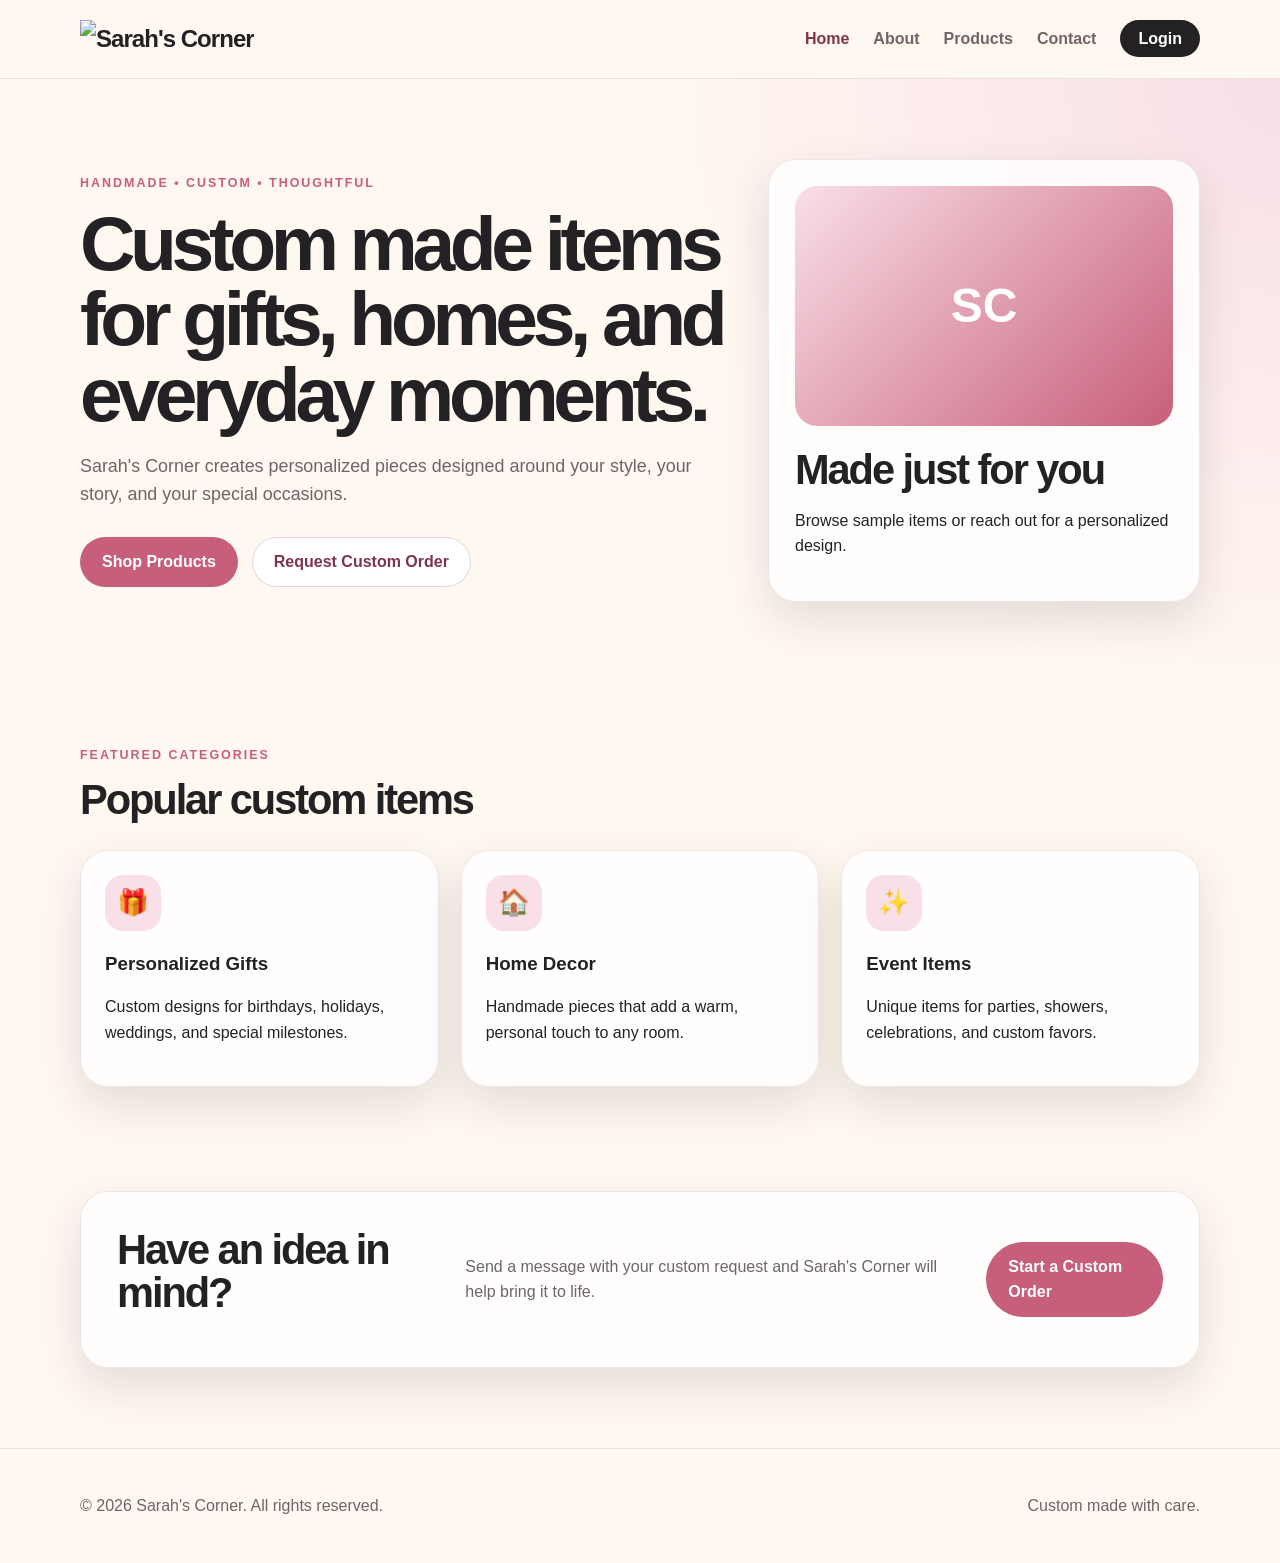
==== commit 55039fbb: "Insert logo image in the site header Added logo image to the header navigation." ====
--- a/index.html
+++ b/index.html
@@ -10,7 +10,9 @@
 <body>
   <header class="site-header">
     <nav class="navbar container">
-      <a class="logo" href="index.html">Sarah's <span>Corner</span></a>
+      <a class="logo" href="index.html">
+  <img src="https://raw.githubusercontent.com/mikevignery/Sarahs-Corner-Stop/refs/heads/main/beddfe05-9326-4649-9762-3c3064261721.png" alt="Sarah's Corner" />
+</a>
       <button class="nav-toggle" aria-label="Toggle navigation">☰</button>
       <ul class="nav-links">
         <li><a class="active" href="index.html">Home</a></li>
--- a/styles.css
+++ b/styles.css
@@ -70,7 +70,8 @@
 .mock-product, .image-placeholder {
   min-height: 240px;
   border-radius: 22px;
-  background: linear-gradient(135deg, var(--blush), var(--rose));
+  background: linear-gradient(135deg, var(--blush), var(--rose)),
+    url('https://raw.githubusercontent.com/mikevignery/Sarahs-Corner-Stop/refs/heads/main/beddfe05-9326-4649-9762-3c3064261721.png') center/cover;
   color: var(--white);
   display: grid;
   place-items: center;
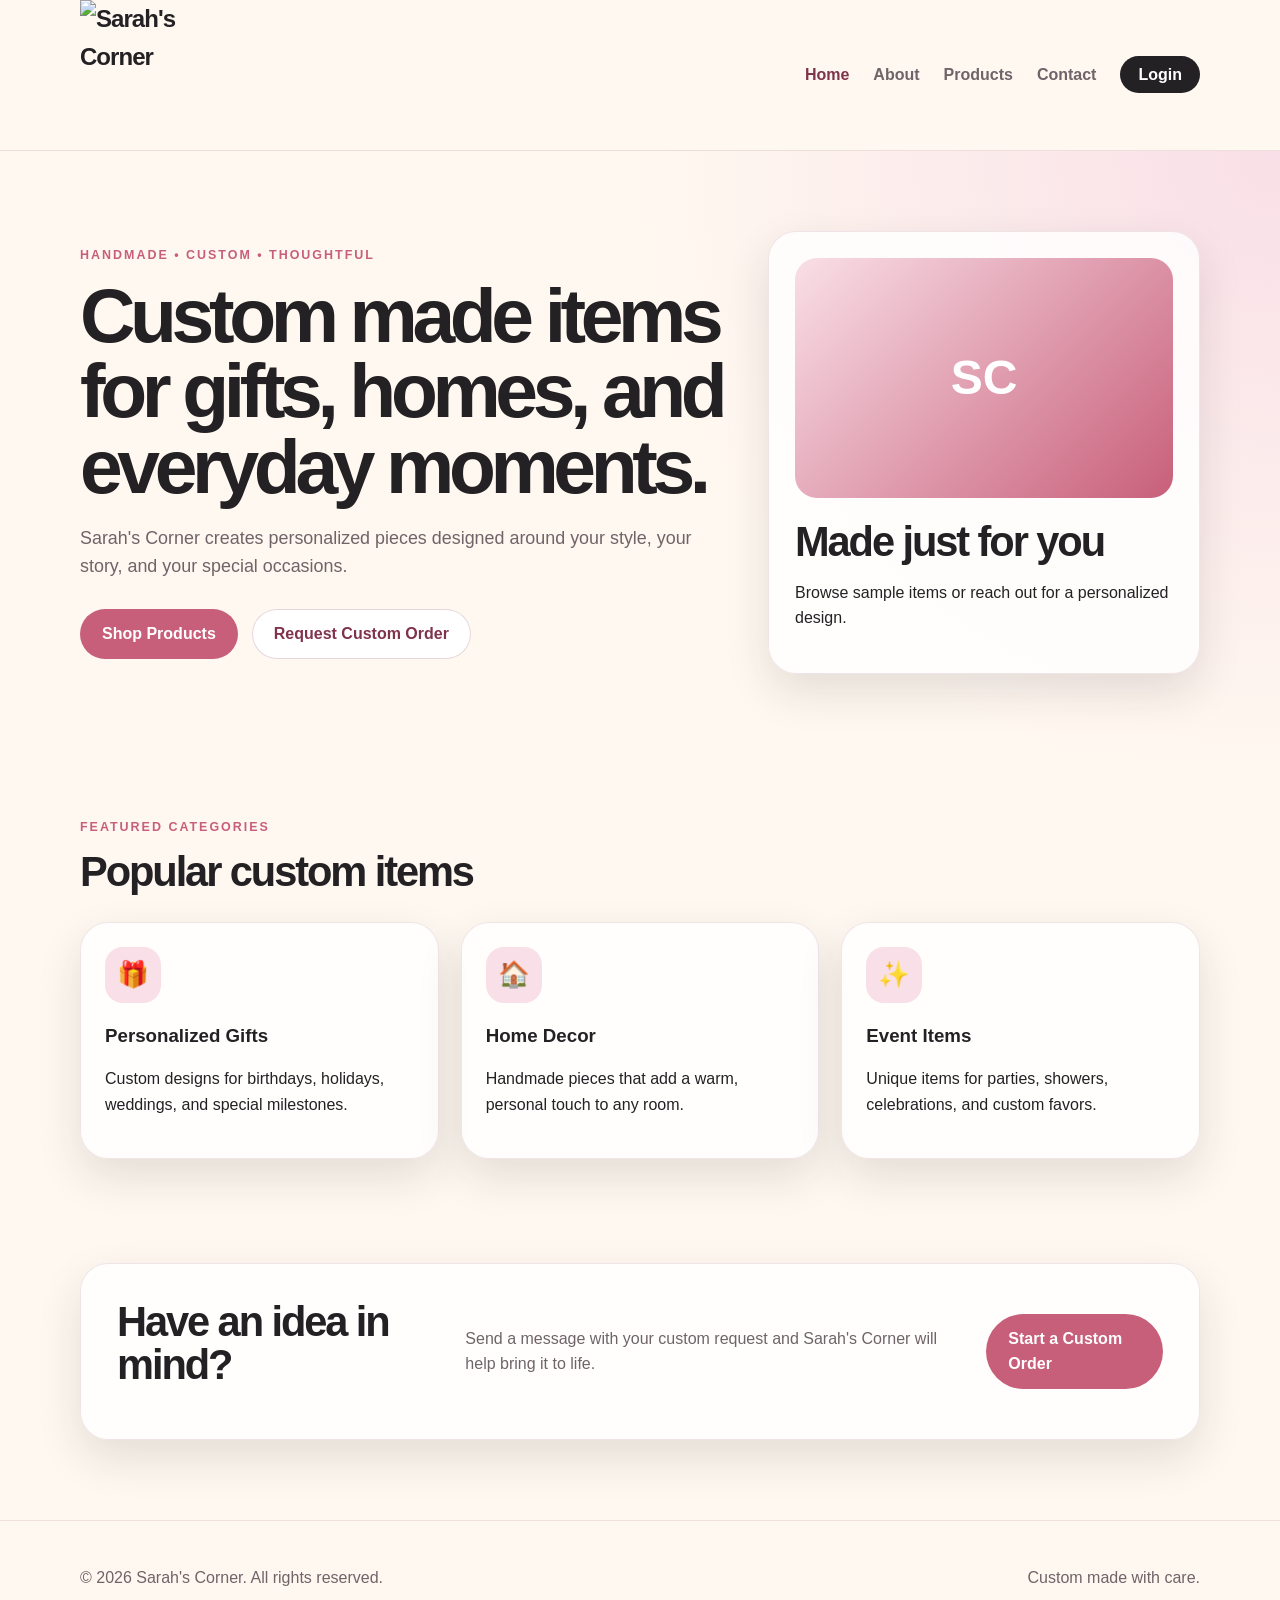
==== commit 32200523: "Set dimensions for logo image in index.html Added width and height attributes to the logo image." ====
--- a/index.html
+++ b/index.html
@@ -11,7 +11,7 @@
   <header class="site-header">
     <nav class="navbar container">
       <a class="logo" href="index.html">
-  <img src="https://raw.githubusercontent.com/mikevignery/Sarahs-Corner-Stop/refs/heads/main/beddfe05-9326-4649-9762-3c3064261721.png" alt="Sarah's Corner" />
+  <img src="https://raw.githubusercontent.com/mikevignery/Sarahs-Corner-Stop/refs/heads/main/beddfe05-9326-4649-9762-3c3064261721.png" alt="Sarah's Corner" width="150" height="150" />
 </a>
       <button class="nav-toggle" aria-label="Toggle navigation">☰</button>
       <ul class="nav-links">
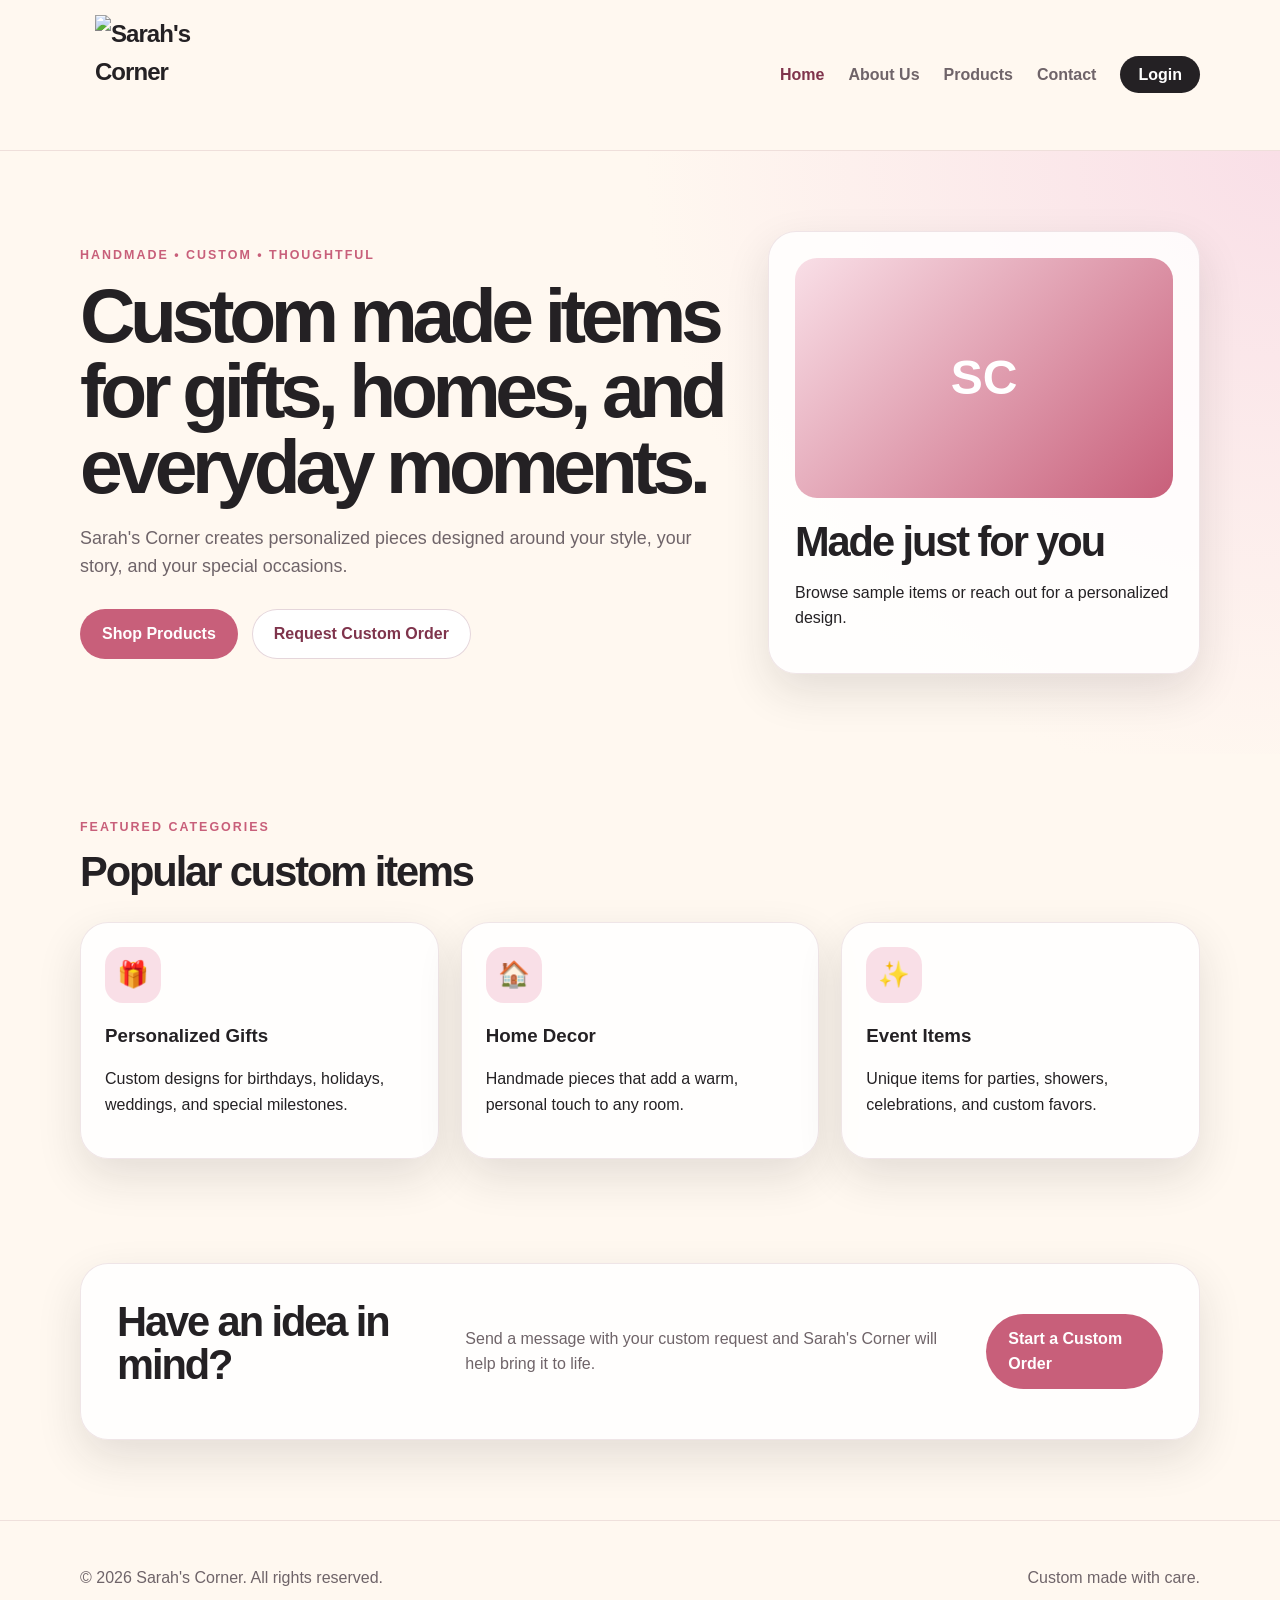
==== commit bd7af2bc: "Change 'About' link text to 'About Us'" ====
--- a/index.html
+++ b/index.html
@@ -16,7 +16,7 @@
       <button class="nav-toggle" aria-label="Toggle navigation">☰</button>
       <ul class="nav-links">
         <li><a class="active" href="index.html">Home</a></li>
-        <li><a href="about.html">About</a></li>
+        <li><a href="about.html">About Us</a></li>
         <li><a href="products.html">Products</a></li>
         <li><a href="contact.html">Contact</a></li>
         <li><a class="login-link" href="login.html">Login</a></li>
--- a/styles.css
+++ b/styles.css
@@ -11,12 +11,31 @@
 
 * { box-sizing: border-box; }
 
+.product-image {
+  height: 180px;        /* adjust to your card design */
+  overflow: hidden;
+}
+
+.product-image img {
+  width: 100%;
+  height: 100%;
+  object-fit: cover;
+  display: block;
+}
+
 body {
   margin: 0;
   font-family: Arial, Helvetica, sans-serif;
   color: var(--charcoal);
   background: var(--cream);
   line-height: 1.6;
+}
+
+.logo img {
+  height: 150px;
+  width: 150px;
+  display: block;
+  padding: 15px;
 }
 
 img { max-width: 100%; display: block; }
